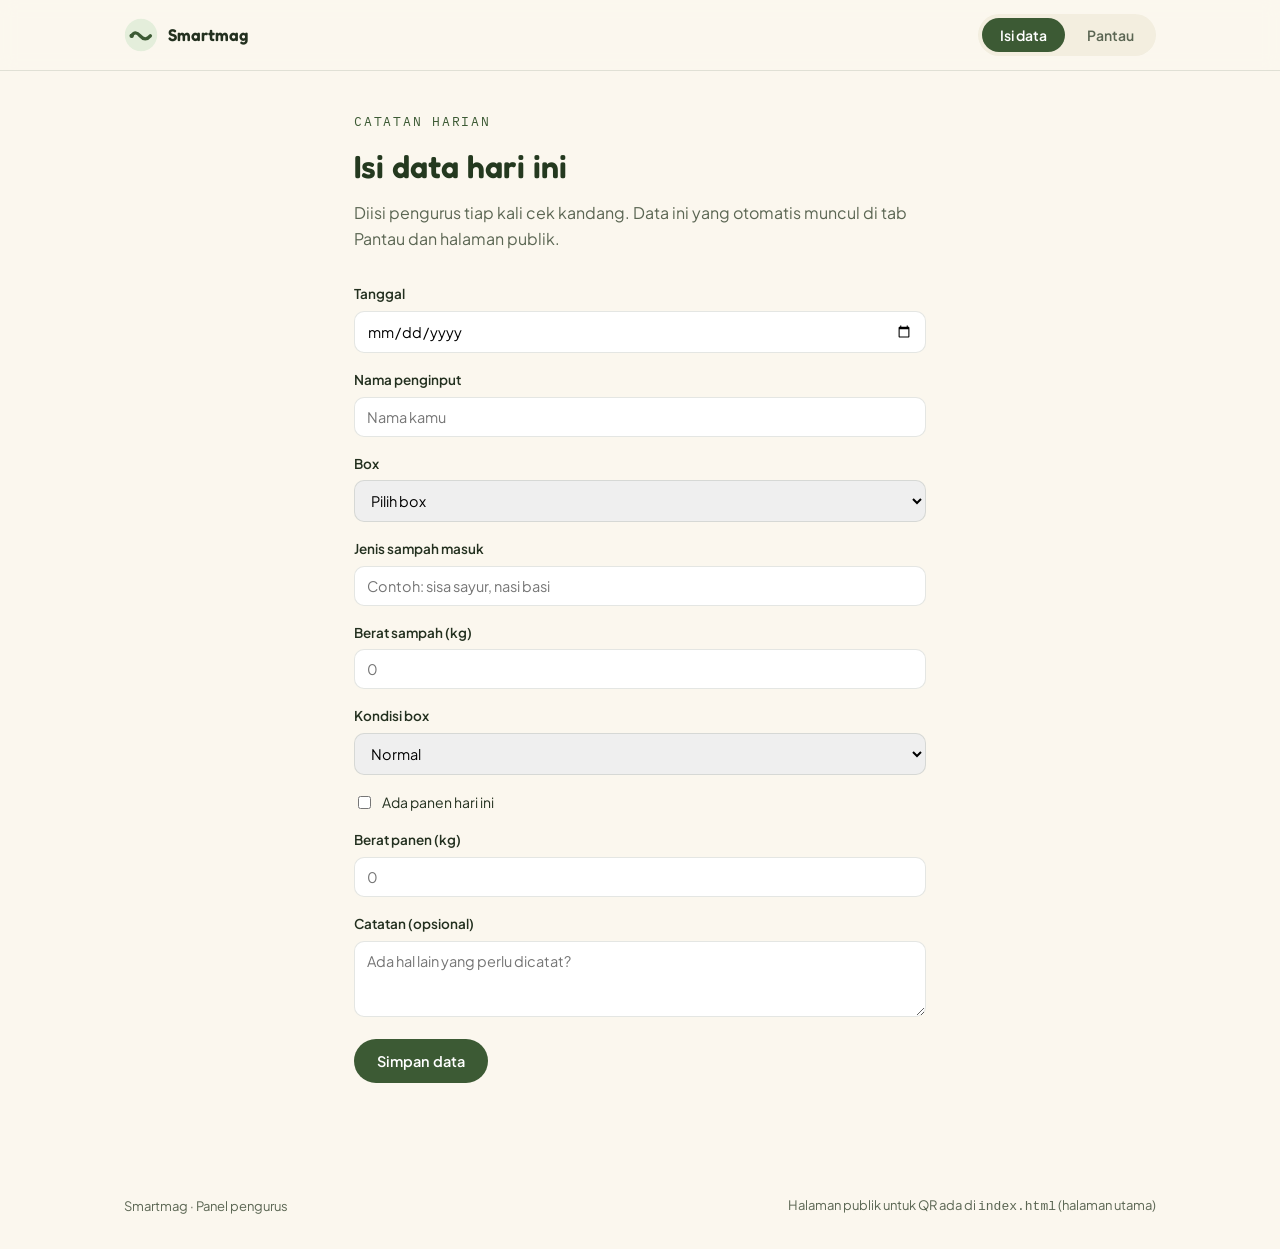
==== admin.html @ 0e7cf561 "Add files via upload" ====
<!DOCTYPE html>
<html lang="id">
<head>
<meta charset="UTF-8">
<meta name="viewport" content="width=device-width, initial-scale=1.0">
<title>Smartmag — Panel Pengurus</title>
<link rel="preconnect" href="https://fonts.googleapis.com">
<link rel="preconnect" href="https://fonts.gstatic.com" crossorigin>
<link href="https://fonts.googleapis.com/css2?family=Fredoka:wght@500;600;700&family=Plus+Jakarta+Sans:wght@400;500;600&family=IBM+Plex+Mono:wght@400;500&display=swap" rel="stylesheet">
<link rel="stylesheet" href="css/style.css">
</head>
<body>

<div class="maggot-splash" id="maggot-splash" aria-hidden="true">
  <svg viewBox="0 0 200 80" width="150" height="60">
    <g class="maggot-crawl">
      <ellipse class="seg seg1" cx="40" cy="45" rx="16" ry="11"/>
      <ellipse class="seg seg2" cx="65" cy="42" rx="15" ry="10.5"/>
      <ellipse class="seg seg3" cx="89" cy="40" rx="14" ry="10"/>
      <ellipse class="seg seg4" cx="111" cy="39" rx="12" ry="9"/>
      <ellipse class="seg seg5" cx="130" cy="38" rx="10" ry="7.5"/>
      <circle class="maggot-eye" cx="136" cy="35" r="1.5"/>
    </g>
  </svg>
  <p class="splash-text">oh my little maggot</p>
</div>

<header class="site-header">
  <div class="wrap">
    <a href="admin.html" class="brand">
      <svg class="brand-mark" viewBox="0 0 40 40" aria-hidden="true">
        <circle cx="20" cy="20" r="19" fill="var(--moss-light)"/>
        <g id="maggot-logo">
          <path d="M9 21 Q13 14 19 21 Q25 28 31 21" fill="none" stroke="var(--moss)" stroke-width="4" stroke-linecap="round"/>
          <circle cx="9" cy="21" r="2.6" fill="var(--moss)"/>
        </g>
      </svg>
      <span class="brand-name">Smartmag</span>
    </a>
    <div class="tabs">
      <button class="tab-btn active" data-tab="panel-isi">Isi data</button>
      <button class="tab-btn" data-tab="panel-pantau">Pantau</button>
    </div>
  </div>
</header>

<div id="panel-isi" class="tab-panel active">
  <section style="padding-top: 40px;">
    <div class="wrap" style="max-width: 620px;">
      <div class="section-head">
        <p class="eyebrow">Catatan harian</p>
        <h2>Isi data hari ini</h2>
        <p class="lede">Diisi pengurus tiap kali cek kandang. Data ini yang otomatis muncul di tab Pantau dan halaman publik.</p>
      </div>

      <form id="form-isi-data" style="display: flex; flex-direction: column; gap: 16px;">
        <div>
          <label for="tanggal" style="display:block; font-size:13.5px; font-weight:600; margin-bottom:6px;">Tanggal</label>
          <input type="date" id="tanggal" name="tanggal" required style="width:100%; padding:10px 12px; border-radius:10px; border:1px solid var(--line); font-family:var(--font-body); font-size:14.5px;">
        </div>

        <div>
          <label for="namaPenginput" style="display:block; font-size:13.5px; font-weight:600; margin-bottom:6px;">Nama penginput</label>
          <input type="text" id="namaPenginput" name="namaPenginput" placeholder="Nama kamu" required style="width:100%; padding:10px 12px; border-radius:10px; border:1px solid var(--line); font-family:var(--font-body); font-size:14.5px;">
        </div>

        <div>
          <label for="box" style="display:block; font-size:13.5px; font-weight:600; margin-bottom:6px;">Box</label>
          <select id="box" name="box" required style="width:100%; padding:10px 12px; border-radius:10px; border:1px solid var(--line); font-family:var(--font-body); font-size:14.5px;">
            <option value="">Pilih box</option>
            <option value="Box A">Box A</option>
            <option value="Box B">Box B</option>
            <option value="Box C">Box C</option>
            <option value="Box D">Box D</option>
          </select>
        </div>

        <div>
          <label for="jenisSampah" style="display:block; font-size:13.5px; font-weight:600; margin-bottom:6px;">Jenis sampah masuk</label>
          <input type="text" id="jenisSampah" name="jenisSampah" placeholder="Contoh: sisa sayur, nasi basi" style="width:100%; padding:10px 12px; border-radius:10px; border:1px solid var(--line); font-family:var(--font-body); font-size:14.5px;">
        </div>

        <div>
          <label for="beratSampah" style="display:block; font-size:13.5px; font-weight:600; margin-bottom:6px;">Berat sampah (kg)</label>
          <input type="number" id="beratSampah" name="beratSampah" step="0.1" min="0" placeholder="0" style="width:100%; padding:10px 12px; border-radius:10px; border:1px solid var(--line); font-family:var(--font-body); font-size:14.5px;">
        </div>

        <div>
          <label for="kondisiBox" style="display:block; font-size:13.5px; font-weight:600; margin-bottom:6px;">Kondisi box</label>
          <select id="kondisiBox" name="kondisiBox" style="width:100%; padding:10px 12px; border-radius:10px; border:1px solid var(--line); font-family:var(--font-body); font-size:14.5px;">
            <option value="Normal">Normal</option>
            <option value="Terlalu basah">Terlalu basah</option>
            <option value="Terlalu kering">Terlalu kering</option>
            <option value="Berbau">Berbau</option>
          </select>
        </div>

        <label style="display:flex; align-items:center; gap:8px; font-size:14px;">
          <input type="checkbox" id="panenHariIni" name="panenHariIni">
          Ada panen hari ini
        </label>

        <div>
          <label for="beratPanen" style="display:block; font-size:13.5px; font-weight:600; margin-bottom:6px;">Berat panen (kg)</label>
          <input type="number" id="beratPanen" name="beratPanen" step="0.1" min="0" placeholder="0" style="width:100%; padding:10px 12px; border-radius:10px; border:1px solid var(--line); font-family:var(--font-body); font-size:14.5px;">
        </div>

        <div>
          <label for="catatan" style="display:block; font-size:13.5px; font-weight:600; margin-bottom:6px;">Catatan (opsional)</label>
          <textarea id="catatan" name="catatan" rows="3" placeholder="Ada hal lain yang perlu dicatat?" style="width:100%; padding:10px 12px; border-radius:10px; border:1px solid var(--line); font-family:var(--font-body); font-size:14.5px; resize:vertical;"></textarea>
        </div>

        <button type="submit" class="btn btn-primary" style="align-self:flex-start;">Simpan data</button>
        <p id="form-status" style="font-size:13.5px; margin:0;"></p>
      </form>
    </div>
  </section>
</div>

<div id="panel-pantau" class="tab-panel">
  <section style="padding-top: 40px;">
    <div class="wrap">
      <div class="section-head">
        <p class="eyebrow">Data hari ini</p>
        <h2>Ringkasan aktivitas</h2>
      </div>
      <div class="kpi-grid">
        <div class="kpi-card">
          <p class="kpi-label">Sampah diolah</p>
          <p class="kpi-value"><span id="kpi-sampah">0</span><span class="unit">kg</span></p>
          <p class="kpi-delta" id="kpi-sampah-delta"></p>
          <button type="button" class="kpi-detail-toggle">Lihat detail<svg width="10" height="10" viewBox="0 0 10 10" aria-hidden="true"><path d="M1 3 L5 7 L9 3" fill="none" stroke="currentColor" stroke-width="1.6" stroke-linecap="round" stroke-linejoin="round"/></svg></button>
          <div class="kpi-detail"><ul id="kpi-detail-sampah"></ul></div>
        </div>
        <div class="kpi-card">
          <p class="kpi-label">Total panen</p>
          <p class="kpi-value"><span id="kpi-panen">0</span><span class="unit">kg</span></p>
          <button type="button" class="kpi-detail-toggle">Lihat detail<svg width="10" height="10" viewBox="0 0 10 10" aria-hidden="true"><path d="M1 3 L5 7 L9 3" fill="none" stroke="currentColor" stroke-width="1.6" stroke-linecap="round" stroke-linejoin="round"/></svg></button>
          <div class="kpi-detail"><ul id="kpi-detail-panen"></ul></div>
        </div>
        <div class="kpi-card">
          <p class="kpi-label">Box berjalan</p>
          <p class="kpi-value"><span id="kpi-box">0</span></p>
          <button type="button" class="kpi-detail-toggle">Lihat detail<svg width="10" height="10" viewBox="0 0 10 10" aria-hidden="true"><path d="M1 3 L5 7 L9 3" fill="none" stroke="currentColor" stroke-width="1.6" stroke-linecap="round" stroke-linejoin="round"/></svg></button>
          <div class="kpi-detail"><ul id="kpi-detail-box"></ul></div>
        </div>
        <div class="kpi-card">
          <p class="kpi-label">Siklus rata-rata</p>
          <p class="kpi-value"><span id="kpi-siklus">0</span><span class="unit">hari</span></p>
          <button type="button" class="kpi-detail-toggle">Lihat detail<svg width="10" height="10" viewBox="0 0 10 10" aria-hidden="true"><path d="M1 3 L5 7 L9 3" fill="none" stroke="currentColor" stroke-width="1.6" stroke-linecap="round" stroke-linejoin="round"/></svg></button>
          <div class="kpi-detail"><ul id="kpi-detail-siklus"></ul></div>
        </div>
      </div>
    </div>
  </section>

  <section>
    <div class="wrap">
      <div class="section-head">
        <p class="eyebrow">Per box</p>
        <h2>Status tiap box</h2>
      </div>
      <div id="box-grid" class="box-grid"></div>
      <div id="jaring-card" class="jaring-card"></div>
    </div>
  </section>

  <section>
    <div class="wrap">
      <div class="trend-head-row">
        <div class="section-head" style="margin-bottom:0;">
          <p class="eyebrow">Tren</p>
          <h2 id="trend-title">Sampah masuk 7 hari terakhir</h2>
        </div>
        <div class="trend-tabs">
          <button type="button" class="trend-tab-btn active" data-range="7h">7 hari</button>
          <button type="button" class="trend-tab-btn" data-range="1b">1 bulan</button>
          <button type="button" class="trend-tab-btn" data-range="3b">3 bulan</button>
        </div>
      </div>
      <div id="trend-chart" class="trend-chart"></div>
    </div>
  </section>
</div>

<footer class="site-footer">
  <div class="wrap">
    <p>Smartmag &middot; Panel pengurus</p>
    <p>Halaman publik untuk QR ada di <code>index.html</code> (halaman utama)</p>
  </div>
</footer>

<script src="js/config.js"></script>
<script src="js/dashboard.js"></script>
<script src="js/form.js"></script>
</body>
</html>
---- css/style.css ----
/* ==========================================================
   SMARTMAG — style.css
   Dipakai bareng oleh index.html (pengurus) dan pantau.html (publik).
   Struktur file ini: 1) Variabel & dasar  2) Tipografi
   3) Layout & komponen  4) Animasi  5) Responsif
   ========================================================== */

/* ---------- 1. Variabel & dasar ---------- */
:root {
  --bg: #FBF7EE;
  --surface: #FFFFFF;
  --surface-soft: #F3EEDF;
  --ink: #23301F;
  --ink-soft: #5B6653;
  --moss: #3C5A34;
  --moss-dark: #24391F;
  --moss-light: #E4EEDB;
  --gold: #D98F2B;
  --gold-light: #FBEBD1;
  --clay: #C1592E;
  --clay-light: #F8E4D8;
  --cream: #F3E9CE;
  --line: rgba(35, 48, 31, 0.12);
  --shadow: 0 10px 30px rgba(35, 48, 31, 0.08);

  --font-display: "Fredoka", sans-serif;
  --font-body: "Plus Jakarta Sans", sans-serif;
  --font-data: "IBM Plex Mono", monospace;

  --radius-lg: 22px;
  --radius-md: 14px;
  --radius-sm: 8px;
}

* { box-sizing: border-box; }

html { scroll-behavior: smooth; }

body {
  margin: 0;
  background: var(--bg);
  color: var(--ink);
  font-family: var(--font-body);
  font-size: 16px;
  line-height: 1.6;
  -webkit-font-smoothing: antialiased;
}

img { max-width: 100%; display: block; }

.wrap { max-width: 1080px; margin: 0 auto; padding: 0 24px; }

section { padding: 64px 0; }
section + section { border-top: 1px solid var(--line); }

/* ---------- 2. Tipografi ---------- */
h1, h2, h3 { font-family: var(--font-display); font-weight: 600; margin: 0; color: var(--moss-dark); }
h1 { font-size: clamp(34px, 6vw, 56px); line-height: 1.05; letter-spacing: -0.01em; }
h2 { font-size: clamp(24px, 4vw, 32px); margin-bottom: 8px; }
h3 { font-size: 18px; }

.eyebrow {
  font-family: var(--font-data);
  font-size: 12.5px;
  text-transform: uppercase;
  letter-spacing: 0.14em;
  color: var(--moss);
  margin: 0 0 10px;
}

.lede { color: var(--ink-soft); font-size: 16px; max-width: 68ch; margin: 0 0 32px; }

.data-number { font-family: var(--font-data); font-weight: 500; }

/* ---------- 3. Layout & komponen ---------- */

.site-header {
  position: sticky;
  top: 0;
  z-index: 20;
  background: rgba(251, 247, 238, 0.88);
  backdrop-filter: blur(8px);
  border-bottom: 1px solid var(--line);
}
.site-header .wrap { display: flex; align-items: center; justify-content: space-between; padding-top: 14px; padding-bottom: 14px; }
.brand { display: flex; align-items: center; gap: 10px; text-decoration: none; color: var(--ink); }
.brand-mark { width: 34px; height: 34px; flex-shrink: 0; }
.brand-name { font-family: var(--font-display); font-weight: 600; font-size: 17px; }

.status-pill {
  display: inline-flex; align-items: center; gap: 7px;
  font-family: var(--font-data); font-size: 12.5px;
  padding: 6px 13px; border-radius: 999px;
  background: var(--moss-light); color: var(--moss-dark);
}
.status-pill .dot { width: 7px; height: 7px; border-radius: 50%; background: var(--moss); }

.tabs { display: flex; gap: 4px; background: var(--surface-soft); padding: 4px; border-radius: 999px; }
.tab-btn {
  font-family: var(--font-body); font-weight: 600; font-size: 14px;
  padding: 8px 18px; border-radius: 999px; border: none;
  background: transparent; color: var(--ink-soft); cursor: pointer;
  transition: background 0.2s, color 0.2s;
}
.tab-btn.active { background: var(--moss); color: #fff; }
.tab-panel { display: none; }
.tab-panel.active { display: block; }

.hero { padding-top: 56px; padding-bottom: 40px; position: relative; overflow: hidden; }
.hero-grid { display: grid; grid-template-columns: 1.1fr 0.9fr; gap: 40px; align-items: center; }
.hero-copy p.lede { margin-top: 16px; }
.hero-stage { position: relative; aspect-ratio: 4/3; background: var(--moss-light); border-radius: var(--radius-lg); overflow: hidden; }
.hero-stage img { width: 100%; height: 100%; object-fit: cover; }
.hero-stage .fallback-illustration { position: absolute; inset: 0; display: flex; align-items: center; justify-content: center; }

.cta-row { display: flex; gap: 12px; margin-top: 8px; flex-wrap: wrap; }
.btn {
  font-family: var(--font-body); font-weight: 600; font-size: 14.5px;
  padding: 12px 22px; border-radius: 999px; border: 1.5px solid transparent;
  cursor: pointer; text-decoration: none; display: inline-flex; align-items: center; gap: 8px;
  transition: transform 0.15s ease, background 0.15s ease;
}
.btn:active { transform: scale(0.97); }
.btn-primary { background: var(--moss); color: #fff; }
.btn-primary:hover { background: var(--moss-dark); }
.btn-ghost { background: transparent; border-color: var(--line); color: var(--ink); }
.btn-ghost:hover { border-color: var(--moss); }

.kpi-grid { display: grid; grid-template-columns: repeat(4, 1fr); gap: 14px; align-items: start; }
.kpi-card { background: var(--surface); border: 1px solid var(--line); border-radius: var(--radius-md); padding: 20px 22px; }
.kpi-card .kpi-label { font-size: 13px; color: var(--ink-soft); margin-bottom: 8px; }
.kpi-card .kpi-value { font-family: var(--font-data); font-size: 30px; font-weight: 500; color: var(--moss-dark); }
.kpi-card .kpi-value .unit { font-size: 15px; color: var(--ink-soft); margin-left: 3px; }
.kpi-delta { font-size: 12px; color: var(--ink-soft); margin: 6px 0 0; min-height: 15px; }
.kpi-delta.up { color: #2F6B3A; }
.kpi-delta.down { color: #8A3A1B; }
.kpi-detail-toggle {
  display: inline-flex; align-items: center; gap: 5px; margin-top: 12px;
  font-family: var(--font-body); font-weight: 600; font-size: 12px;
  color: var(--moss); background: none; border: none; padding: 0; cursor: pointer;
}
.kpi-detail-toggle svg { transition: transform 0.2s ease; flex-shrink: 0; }
.kpi-card.expanded .kpi-detail-toggle svg { transform: rotate(180deg); }
.kpi-detail { max-height: 0; overflow: hidden; opacity: 0; transition: max-height 0.35s ease, opacity 0.3s ease; }
.kpi-card.expanded .kpi-detail { max-height: 220px; opacity: 1; margin-top: 12px; }
.kpi-detail ul { margin: 0; padding: 0; list-style: none; display: flex; flex-direction: column; }
.kpi-detail li { font-size: 12.5px; color: var(--ink-soft); padding: 9px 0; border-top: 1px solid var(--line); }
.kpi-detail li:first-child { border-top: none; padding-top: 0; }
.kpi-detail li strong { color: var(--ink); font-weight: 600; }

.box-grid { display: grid; grid-template-columns: repeat(auto-fit, minmax(230px, 1fr)); gap: 16px; }
.box-card { background: var(--surface); border: 1px solid var(--line); border-radius: var(--radius-md); padding: 18px 20px; transition: transform 0.2s ease, box-shadow 0.2s ease; }
.box-card:hover { transform: translateY(-3px); box-shadow: var(--shadow); }
.box-card-top { display: flex; align-items: center; justify-content: space-between; margin-bottom: 10px; gap: 10px; }
.box-id { display: flex; align-items: center; gap: 9px; min-width: 0; }
.fase-icon { width: 28px; height: 28px; border-radius: 50%; display: flex; align-items: center; justify-content: center; flex-shrink: 0; }
.fase-icon.telur { background: var(--gold-light); }
.fase-icon.larva { background: var(--moss-light); }
.fase-icon.besar { background: var(--gold-light); }
.fase-icon.siap { background: var(--clay-light); }
.box-name { font-family: var(--font-display); font-weight: 600; font-size: 16px; }
.box-badge { font-size: 12px; font-weight: 600; padding: 4px 11px; border-radius: 999px; white-space: nowrap; }
.box-badge.tumbuh { background: var(--moss-light); color: var(--moss-dark); }
.box-badge.menjelang { background: var(--gold-light); color: #7A4E13; }
.box-badge.siap { background: var(--clay-light); color: #8A3A1B; }
.box-fase-text { font-size: 12px; color: var(--ink-soft); margin: 0 0 12px; }

.jaring-card {
  margin-top: 18px; background: linear-gradient(135deg, var(--gold-light), var(--clay-light));
  border: 1px solid var(--line); border-radius: var(--radius-md);
  padding: 20px 22px; display: grid; grid-template-columns: auto 1fr auto; gap: 18px; align-items: center;
}
.jaring-icon { width: 52px; height: 52px; border-radius: 50%; background: var(--surface); display: flex; align-items: center; justify-content: center; flex-shrink: 0; }
.jaring-info h3 { font-size: 16px; margin-bottom: 4px; }
.jaring-info p { margin: 0 0 4px; font-size: 13px; color: var(--ink-soft); }
.jaring-info p:last-child { margin-bottom: 0; max-width: 46ch; }
.jaring-stats { display: flex; gap: 22px; }
.jaring-stat { text-align: right; }
.jaring-stat .val { font-family: var(--font-data); font-size: 19px; font-weight: 500; color: var(--moss-dark); display: block; white-space: nowrap; }
.jaring-stat .lbl { font-size: 11px; color: var(--ink-soft); }
@media (max-width: 700px) {
  .jaring-card { grid-template-columns: 1fr; text-align: left; }
  .jaring-stats { justify-content: flex-start; }
  .jaring-stat { text-align: left; }
}

.progress-track { height: 8px; background: var(--surface-soft); border-radius: 999px; overflow: hidden; margin-bottom: 10px; }
.progress-fill { height: 100%; border-radius: 999px; width: 0%; transition: width 1s cubic-bezier(0.22, 1, 0.36, 1); }
.progress-fill.tumbuh { background: var(--moss); }
.progress-fill.menjelang { background: var(--gold); }
.progress-fill.siap { background: var(--clay); }

.box-meta { display: flex; align-items: center; justify-content: space-between; font-size: 12.5px; color: var(--ink-soft); }

.trend-head-row { display: flex; align-items: flex-end; justify-content: space-between; flex-wrap: wrap; gap: 14px; margin-bottom: 28px; }
.trend-tabs { display: flex; gap: 4px; background: var(--surface-soft); padding: 4px; border-radius: 999px; }
.trend-tab-btn {
  font-family: var(--font-body); font-weight: 600; font-size: 13px;
  padding: 7px 15px; border-radius: 999px; border: none;
  background: transparent; color: var(--ink-soft); cursor: pointer;
  transition: background 0.2s, color 0.2s;
}
.trend-tab-btn.active { background: var(--moss); color: #fff; }

.trend-chart { display: flex; align-items: flex-end; gap: 10px; height: 160px; padding: 0 4px; }
.trend-col { flex: 1; display: flex; flex-direction: column; align-items: center; justify-content: flex-end; height: 100%; gap: 8px; }
.trend-bar { width: 100%; max-width: 38px; height: 0; background: var(--moss); border-radius: 6px 6px 0 0; transition: height 1s cubic-bezier(0.22, 1, 0.36, 1); }
.trend-bar.today { background: var(--gold); }
.trend-label-day { font-size: 12.5px; color: var(--ink-soft); text-align: center; }
.trend-label-val { font-family: var(--font-data); font-size: 12.5px; color: var(--ink); }

.info-grid { display: grid; grid-template-columns: repeat(auto-fit, minmax(220px, 1fr)); gap: 14px; }
.info-card { background: var(--surface); border: 1px solid var(--line); border-radius: var(--radius-md); padding: 20px; }
.info-card .icon-mark { width: 38px; height: 38px; border-radius: 10px; background: var(--moss-light); display: flex; align-items: center; justify-content: center; margin-bottom: 14px; }
.info-card p { font-size: 14px; margin: 0; color: var(--ink-soft); }

.siklus-cycle-badge {
  display: inline-flex;
  align-items: center;
  gap: 8px;
  margin: 14px 0 30px;
  padding: 7px 14px 7px 10px;
  border-radius: 999px;
  background: var(--gold-light);
  color: var(--moss-dark);
  font-family: var(--font-data);
  font-size: 12.5px;
  font-weight: 500;
}
.siklus-cycle-badge svg { animation: cycle-spin 3.5s linear infinite; flex-shrink: 0; }
@keyframes cycle-spin {
  100% { transform: rotate(360deg); }
}

.siklus-flow {
  display: grid;
  grid-template-columns: repeat(auto-fit, minmax(128px, 1fr));
  gap: 34px 18px;
  width: 100%;
  max-width: 880px;
}
.siklus-step { text-align: center; cursor: pointer; border-radius: var(--radius-md); transition: transform 0.2s ease; padding: 6px; }
.siklus-step:hover { transform: translateY(-3px); }
.siklus-step:hover .siklus-img { border-color: var(--gold); }
.siklus-step:focus-visible { outline: 2px solid var(--moss); outline-offset: 5px; }
.siklus-img {
  width: clamp(72px, 11vw, 108px);
  aspect-ratio: 1;
  border-radius: 50%;
  overflow: hidden;
  margin: 0 auto 12px;
  background: var(--surface-soft);
  position: relative;
  border: 3px solid var(--surface);
  box-shadow: var(--shadow);
  transition: border-color 0.2s ease;
}
.siklus-img img { width: 100%; height: 100%; object-fit: cover; }
.siklus-img .fallback-illustration { position: absolute; inset: 0; display: flex; align-items: center; justify-content: center; }
.siklus-step-num {
  position: absolute;
  top: -2px;
  left: -2px;
  width: 22px;
  height: 22px;
  border-radius: 50%;
  background: var(--moss);
  color: var(--surface);
  font-family: var(--font-data);
  font-size: 11.5px;
  font-weight: 500;
  display: flex;
  align-items: center;
  justify-content: center;
  border: 2px solid var(--surface);
  z-index: 1;
}
.siklus-step .stage-name { font-family: var(--font-display); font-weight: 600; font-size: 15px; margin-bottom: 2px; }
.siklus-step .stage-day { font-family: var(--font-data); font-size: 12.5px; color: var(--ink-soft); }
.siklus-detail-link { display: inline-flex; align-items: center; gap: 4px; margin-top: 8px; font-size: 12.5px; font-weight: 600; color: var(--moss); }
.siklus-detail-link svg { width: 11px; height: 11px; flex-shrink: 0; }

.siklus-note { margin: 22px 0 0; font-size: 13.5px; color: var(--ink-soft); }
.siklus-note strong { color: var(--ink); }

/* ---------- Modal detail siklus ---------- */
.modal-overlay {
  position: fixed; inset: 0; z-index: 100; padding: 24px;
  background: rgba(35, 48, 31, 0.55); backdrop-filter: blur(2px);
  display: flex; align-items: center; justify-content: center;
  opacity: 0; pointer-events: none; transition: opacity 0.25s ease;
}
.modal-overlay.open { opacity: 1; pointer-events: auto; }
.modal-panel {
  background: var(--surface); border-radius: var(--radius-lg); box-shadow: var(--shadow);
  max-width: 480px; width: 100%; max-height: 86vh; overflow-y: auto; padding: 30px;
  position: relative; transform: translateY(14px) scale(0.98); transition: transform 0.25s ease;
}
.modal-overlay.open .modal-panel { transform: translateY(0) scale(1); }
.modal-close {
  position: absolute; top: 16px; right: 16px; width: 32px; height: 32px; border-radius: 50%;
  border: none; background: var(--surface-soft); color: var(--ink);
  display: flex; align-items: center; justify-content: center; cursor: pointer;
}
.modal-close:hover { background: var(--line); }
.modal-stage-img { width: 64px; height: 64px; border-radius: 16px; background: var(--surface-soft); display: flex; align-items: center; justify-content: center; margin-bottom: 16px; }
.modal-stage-day { font-family: var(--font-data); font-size: 12.5px; color: var(--ink-soft); margin: 0 0 4px; }
.modal-stage-title { font-size: 22px; margin-bottom: 16px; }
.modal-section-label { font-family: var(--font-data); font-size: 11.5px; text-transform: uppercase; letter-spacing: 0.1em; color: var(--moss); margin: 18px 0 8px; }
.modal-panel ul { margin: 0; padding-left: 18px; font-size: 14px; color: var(--ink-soft); display: flex; flex-direction: column; gap: 6px; }

.cocok-grid { display: grid; grid-template-columns: 1fr 1fr; gap: 16px; }
.cocok-card { border-radius: var(--radius-md); padding: 22px; }
.cocok-card.yes { background: var(--moss-light); }
.cocok-card.no { background: var(--clay-light); }
.cocok-card h3 { display: flex; align-items: center; gap: 8px; margin-bottom: 14px; }
.cocok-card.yes h3 { color: var(--moss-dark); }
.cocok-card.no h3 { color: #8A3A1B; }
.cocok-card ul { margin: 0; padding-left: 20px; font-size: 14.5px; }
.cocok-card.yes ul { color: #2F4A28; }
.cocok-card.no ul { color: #7A3116; }
.cocok-card li { margin-bottom: 6px; }

.site-footer { padding: 32px 0; }
.site-footer .wrap { display: flex; align-items: center; justify-content: space-between; flex-wrap: wrap; gap: 10px; }
.site-footer p { font-size: 13px; color: var(--ink-soft); margin: 0; }

.section-head { margin-bottom: 28px; }

.reveal { opacity: 0; transform: translateY(18px); transition: opacity 0.6s ease, transform 0.6s ease; }
.reveal.is-visible { opacity: 1; transform: translateY(0); }

/* ---------- 4. Animasi ---------- */
#maggot-logo path {
  transform-origin: 20px 21px;
  animation: wiggle 2.6s ease-in-out infinite;
}
.maggot-splash {
  position: fixed;
  inset: 0;
  z-index: 9999;
  display: flex;
  flex-direction: column;
  align-items: center;
  justify-content: center;
  gap: 16px;
  background: var(--bg);
  animation: splash-out 2.3s ease forwards;
}
.maggot-splash .seg {
  fill: var(--cream);
  stroke: var(--moss-dark);
  stroke-width: 2;
  transform-origin: center;
  animation: maggot-inch 0.85s ease-in-out infinite;
}
.maggot-splash .seg1 { animation-delay: 0s; }
.maggot-splash .seg2 { animation-delay: 0.08s; }
.maggot-splash .seg3 { animation-delay: 0.16s; }
.maggot-splash .seg4 { animation-delay: 0.24s; }
.maggot-splash .seg5 { animation-delay: 0.32s; }
.maggot-splash .maggot-eye { fill: var(--moss-dark); }
.maggot-splash .maggot-crawl {
  animation: maggot-drift 1.8s ease-in-out infinite;
  transform-origin: center;
}
.maggot-splash .splash-text {
  font-family: var(--font-display);
  font-weight: 600;
  font-size: 1.3rem;
  color: var(--moss-dark);
  opacity: 0;
  animation: splash-text-pop 0.5s ease 0.35s forwards;
}
@keyframes maggot-inch {
  0%, 100% { transform: scaleX(1); }
  50% { transform: scaleX(0.8); }
}
@keyframes maggot-drift {
  0%, 100% { transform: translateX(-10px) rotate(-1deg); }
  50% { transform: translateX(10px) rotate(1deg); }
}
@keyframes splash-text-pop {
  0% { opacity: 0; transform: translateY(6px); }
  100% { opacity: 1; transform: translateY(0); }
}
@keyframes splash-out {
  0%, 62% { opacity: 1; visibility: visible; pointer-events: auto; }
  100% { opacity: 0; visibility: hidden; pointer-events: none; }
}
@media (prefers-reduced-motion: reduce) {
  .maggot-splash, .maggot-splash .seg, .maggot-splash .maggot-crawl, .maggot-splash .splash-text {
    animation-duration: 0.01ms !important;
    animation-iteration-count: 1 !important;
  }
}

@keyframes wiggle {
  0%, 100% { transform: scaleX(1); }
  50% { transform: scaleX(0.9); }
}

@media (prefers-reduced-motion: reduce) {
  .reveal { transition: none; opacity: 1; transform: none; }
  .progress-fill, .trend-bar { transition: none; }
  .siklus-cycle-badge svg { animation: none; }
  .modal-overlay, .modal-panel { transition: none; }
  html { scroll-behavior: auto; }
}

@media (max-width: 860px) {
  .hero-grid { grid-template-columns: 1fr; }
  .hero-stage { order: -1; aspect-ratio: 16/10; }
  .kpi-grid { grid-template-columns: repeat(2, 1fr); }
  .cocok-grid { grid-template-columns: 1fr; }
}

@media (max-width: 560px) {
  section { padding: 44px 0; }
  .wrap { padding: 0 18px; }
  .kpi-grid { grid-template-columns: 1fr 1fr; gap: 10px; }
  .kpi-card { padding: 16px; }
  .kpi-card .kpi-value { font-size: 24px; }
  .tabs { width: 100%; }
  .tab-btn { flex: 1; text-align: center; padding: 9px 10px; }
  .site-header .wrap { flex-wrap: wrap; gap: 10px; }
  .siklus-flow { gap: 26px 12px; }
  .trend-tabs { width: 100%; }
  .trend-tab-btn { flex: 1; text-align: center; }
}
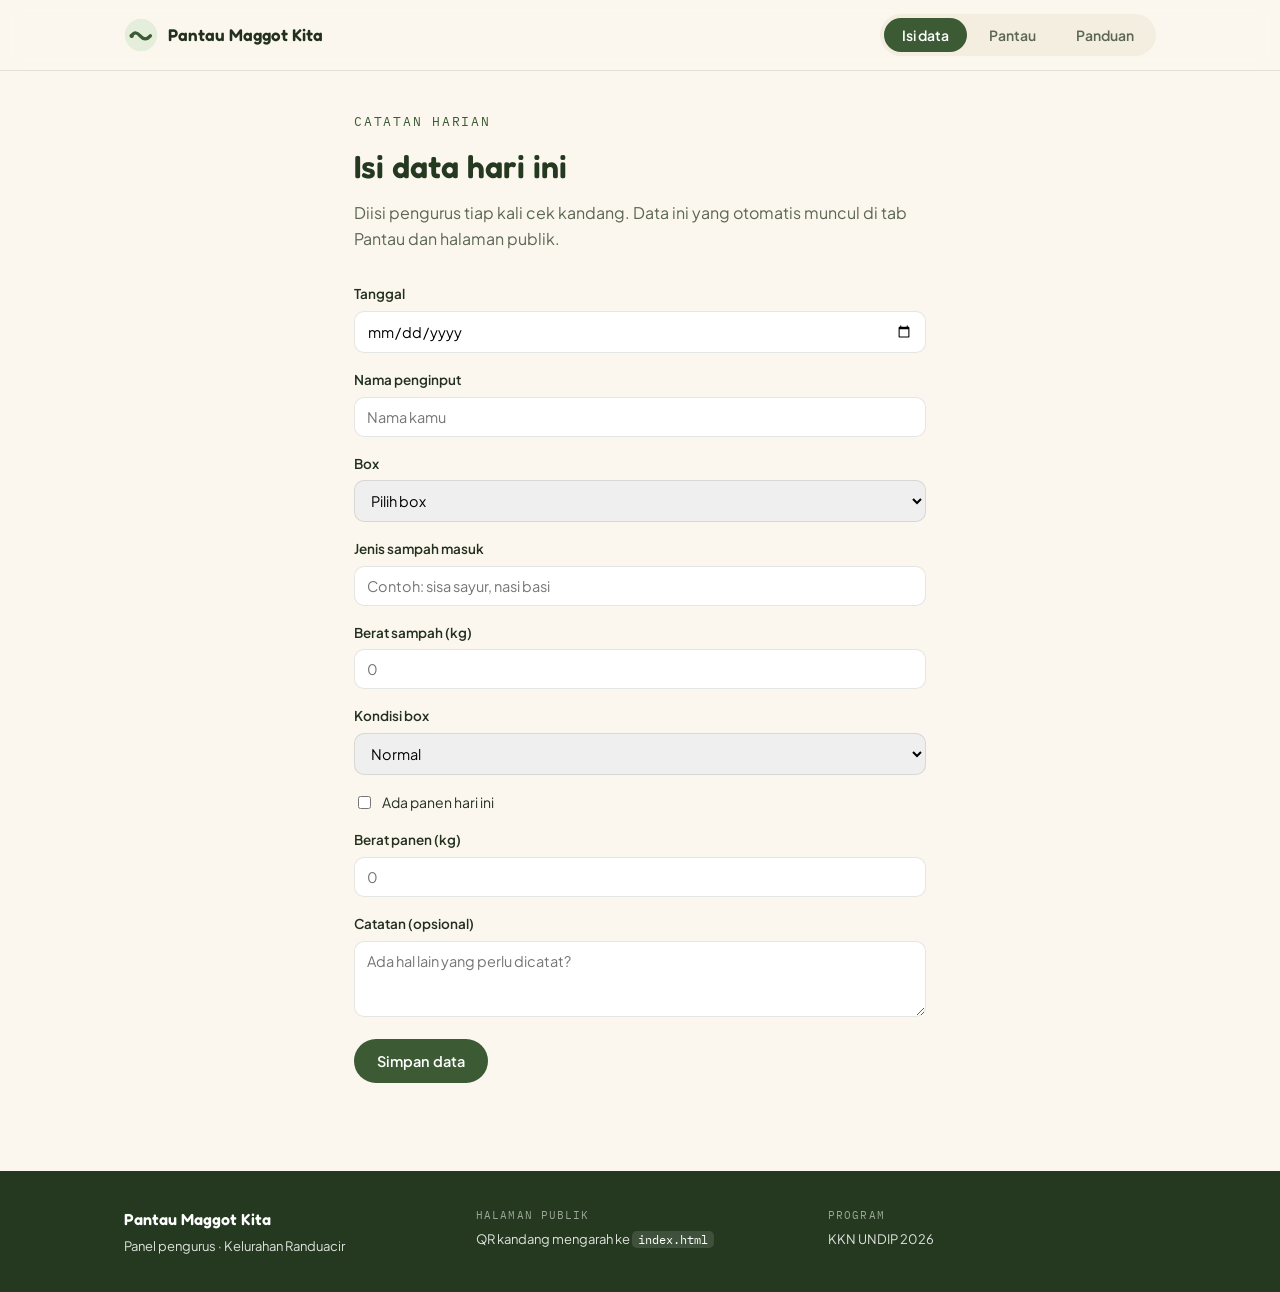
==== commit e81cf60a: "Add files via upload" ====
--- a/admin.html
+++ b/admin.html
@@ -1,197 +1,254 @@
-<!DOCTYPE html>
-<html lang="id">
-<head>
-<meta charset="UTF-8">
-<meta name="viewport" content="width=device-width, initial-scale=1.0">
-<title>Smartmag — Panel Pengurus</title>
-<link rel="preconnect" href="https://fonts.googleapis.com">
-<link rel="preconnect" href="https://fonts.gstatic.com" crossorigin>
-<link href="https://fonts.googleapis.com/css2?family=Fredoka:wght@500;600;700&family=Plus+Jakarta+Sans:wght@400;500;600&family=IBM+Plex+Mono:wght@400;500&display=swap" rel="stylesheet">
-<link rel="stylesheet" href="css/style.css">
-</head>
-<body>
-
-<div class="maggot-splash" id="maggot-splash" aria-hidden="true">
-  <svg viewBox="0 0 200 80" width="150" height="60">
-    <g class="maggot-crawl">
-      <ellipse class="seg seg1" cx="40" cy="45" rx="16" ry="11"/>
-      <ellipse class="seg seg2" cx="65" cy="42" rx="15" ry="10.5"/>
-      <ellipse class="seg seg3" cx="89" cy="40" rx="14" ry="10"/>
-      <ellipse class="seg seg4" cx="111" cy="39" rx="12" ry="9"/>
-      <ellipse class="seg seg5" cx="130" cy="38" rx="10" ry="7.5"/>
-      <circle class="maggot-eye" cx="136" cy="35" r="1.5"/>
-    </g>
-  </svg>
-  <p class="splash-text">oh my little maggot</p>
-</div>
-
-<header class="site-header">
-  <div class="wrap">
-    <a href="admin.html" class="brand">
-      <svg class="brand-mark" viewBox="0 0 40 40" aria-hidden="true">
-        <circle cx="20" cy="20" r="19" fill="var(--moss-light)"/>
-        <g id="maggot-logo">
-          <path d="M9 21 Q13 14 19 21 Q25 28 31 21" fill="none" stroke="var(--moss)" stroke-width="4" stroke-linecap="round"/>
-          <circle cx="9" cy="21" r="2.6" fill="var(--moss)"/>
-        </g>
-      </svg>
-      <span class="brand-name">Smartmag</span>
-    </a>
-    <div class="tabs">
-      <button class="tab-btn active" data-tab="panel-isi">Isi data</button>
-      <button class="tab-btn" data-tab="panel-pantau">Pantau</button>
-    </div>
-  </div>
-</header>
-
-<div id="panel-isi" class="tab-panel active">
-  <section style="padding-top: 40px;">
-    <div class="wrap" style="max-width: 620px;">
-      <div class="section-head">
-        <p class="eyebrow">Catatan harian</p>
-        <h2>Isi data hari ini</h2>
-        <p class="lede">Diisi pengurus tiap kali cek kandang. Data ini yang otomatis muncul di tab Pantau dan halaman publik.</p>
-      </div>
-
-      <form id="form-isi-data" style="display: flex; flex-direction: column; gap: 16px;">
-        <div>
-          <label for="tanggal" style="display:block; font-size:13.5px; font-weight:600; margin-bottom:6px;">Tanggal</label>
-          <input type="date" id="tanggal" name="tanggal" required style="width:100%; padding:10px 12px; border-radius:10px; border:1px solid var(--line); font-family:var(--font-body); font-size:14.5px;">
-        </div>
-
-        <div>
-          <label for="namaPenginput" style="display:block; font-size:13.5px; font-weight:600; margin-bottom:6px;">Nama penginput</label>
-          <input type="text" id="namaPenginput" name="namaPenginput" placeholder="Nama kamu" required style="width:100%; padding:10px 12px; border-radius:10px; border:1px solid var(--line); font-family:var(--font-body); font-size:14.5px;">
-        </div>
-
-        <div>
-          <label for="box" style="display:block; font-size:13.5px; font-weight:600; margin-bottom:6px;">Box</label>
-          <select id="box" name="box" required style="width:100%; padding:10px 12px; border-radius:10px; border:1px solid var(--line); font-family:var(--font-body); font-size:14.5px;">
-            <option value="">Pilih box</option>
-            <option value="Box A">Box A</option>
-            <option value="Box B">Box B</option>
-            <option value="Box C">Box C</option>
-            <option value="Box D">Box D</option>
-          </select>
-        </div>
-
-        <div>
-          <label for="jenisSampah" style="display:block; font-size:13.5px; font-weight:600; margin-bottom:6px;">Jenis sampah masuk</label>
-          <input type="text" id="jenisSampah" name="jenisSampah" placeholder="Contoh: sisa sayur, nasi basi" style="width:100%; padding:10px 12px; border-radius:10px; border:1px solid var(--line); font-family:var(--font-body); font-size:14.5px;">
-        </div>
-
-        <div>
-          <label for="beratSampah" style="display:block; font-size:13.5px; font-weight:600; margin-bottom:6px;">Berat sampah (kg)</label>
-          <input type="number" id="beratSampah" name="beratSampah" step="0.1" min="0" placeholder="0" style="width:100%; padding:10px 12px; border-radius:10px; border:1px solid var(--line); font-family:var(--font-body); font-size:14.5px;">
-        </div>
-
-        <div>
-          <label for="kondisiBox" style="display:block; font-size:13.5px; font-weight:600; margin-bottom:6px;">Kondisi box</label>
-          <select id="kondisiBox" name="kondisiBox" style="width:100%; padding:10px 12px; border-radius:10px; border:1px solid var(--line); font-family:var(--font-body); font-size:14.5px;">
-            <option value="Normal">Normal</option>
-            <option value="Terlalu basah">Terlalu basah</option>
-            <option value="Terlalu kering">Terlalu kering</option>
-            <option value="Berbau">Berbau</option>
-          </select>
-        </div>
-
-        <label style="display:flex; align-items:center; gap:8px; font-size:14px;">
-          <input type="checkbox" id="panenHariIni" name="panenHariIni">
-          Ada panen hari ini
-        </label>
-
-        <div>
-          <label for="beratPanen" style="display:block; font-size:13.5px; font-weight:600; margin-bottom:6px;">Berat panen (kg)</label>
-          <input type="number" id="beratPanen" name="beratPanen" step="0.1" min="0" placeholder="0" style="width:100%; padding:10px 12px; border-radius:10px; border:1px solid var(--line); font-family:var(--font-body); font-size:14.5px;">
-        </div>
-
-        <div>
-          <label for="catatan" style="display:block; font-size:13.5px; font-weight:600; margin-bottom:6px;">Catatan (opsional)</label>
-          <textarea id="catatan" name="catatan" rows="3" placeholder="Ada hal lain yang perlu dicatat?" style="width:100%; padding:10px 12px; border-radius:10px; border:1px solid var(--line); font-family:var(--font-body); font-size:14.5px; resize:vertical;"></textarea>
-        </div>
-
-        <button type="submit" class="btn btn-primary" style="align-self:flex-start;">Simpan data</button>
-        <p id="form-status" style="font-size:13.5px; margin:0;"></p>
-      </form>
-    </div>
-  </section>
-</div>
-
-<div id="panel-pantau" class="tab-panel">
-  <section style="padding-top: 40px;">
-    <div class="wrap">
-      <div class="section-head">
-        <p class="eyebrow">Data hari ini</p>
-        <h2>Ringkasan aktivitas</h2>
-      </div>
-      <div class="kpi-grid">
-        <div class="kpi-card">
-          <p class="kpi-label">Sampah diolah</p>
-          <p class="kpi-value"><span id="kpi-sampah">0</span><span class="unit">kg</span></p>
-          <p class="kpi-delta" id="kpi-sampah-delta"></p>
-          <button type="button" class="kpi-detail-toggle">Lihat detail<svg width="10" height="10" viewBox="0 0 10 10" aria-hidden="true"><path d="M1 3 L5 7 L9 3" fill="none" stroke="currentColor" stroke-width="1.6" stroke-linecap="round" stroke-linejoin="round"/></svg></button>
-          <div class="kpi-detail"><ul id="kpi-detail-sampah"></ul></div>
-        </div>
-        <div class="kpi-card">
-          <p class="kpi-label">Total panen</p>
-          <p class="kpi-value"><span id="kpi-panen">0</span><span class="unit">kg</span></p>
-          <button type="button" class="kpi-detail-toggle">Lihat detail<svg width="10" height="10" viewBox="0 0 10 10" aria-hidden="true"><path d="M1 3 L5 7 L9 3" fill="none" stroke="currentColor" stroke-width="1.6" stroke-linecap="round" stroke-linejoin="round"/></svg></button>
-          <div class="kpi-detail"><ul id="kpi-detail-panen"></ul></div>
-        </div>
-        <div class="kpi-card">
-          <p class="kpi-label">Box berjalan</p>
-          <p class="kpi-value"><span id="kpi-box">0</span></p>
-          <button type="button" class="kpi-detail-toggle">Lihat detail<svg width="10" height="10" viewBox="0 0 10 10" aria-hidden="true"><path d="M1 3 L5 7 L9 3" fill="none" stroke="currentColor" stroke-width="1.6" stroke-linecap="round" stroke-linejoin="round"/></svg></button>
-          <div class="kpi-detail"><ul id="kpi-detail-box"></ul></div>
-        </div>
-        <div class="kpi-card">
-          <p class="kpi-label">Siklus rata-rata</p>
-          <p class="kpi-value"><span id="kpi-siklus">0</span><span class="unit">hari</span></p>
-          <button type="button" class="kpi-detail-toggle">Lihat detail<svg width="10" height="10" viewBox="0 0 10 10" aria-hidden="true"><path d="M1 3 L5 7 L9 3" fill="none" stroke="currentColor" stroke-width="1.6" stroke-linecap="round" stroke-linejoin="round"/></svg></button>
-          <div class="kpi-detail"><ul id="kpi-detail-siklus"></ul></div>
-        </div>
-      </div>
-    </div>
-  </section>
-
-  <section>
-    <div class="wrap">
-      <div class="section-head">
-        <p class="eyebrow">Per box</p>
-        <h2>Status tiap box</h2>
-      </div>
-      <div id="box-grid" class="box-grid"></div>
-      <div id="jaring-card" class="jaring-card"></div>
-    </div>
-  </section>
-
-  <section>
-    <div class="wrap">
-      <div class="trend-head-row">
-        <div class="section-head" style="margin-bottom:0;">
-          <p class="eyebrow">Tren</p>
-          <h2 id="trend-title">Sampah masuk 7 hari terakhir</h2>
-        </div>
-        <div class="trend-tabs">
-          <button type="button" class="trend-tab-btn active" data-range="7h">7 hari</button>
-          <button type="button" class="trend-tab-btn" data-range="1b">1 bulan</button>
-          <button type="button" class="trend-tab-btn" data-range="3b">3 bulan</button>
-        </div>
-      </div>
-      <div id="trend-chart" class="trend-chart"></div>
-    </div>
-  </section>
-</div>
-
-<footer class="site-footer">
-  <div class="wrap">
-    <p>Smartmag &middot; Panel pengurus</p>
-    <p>Halaman publik untuk QR ada di <code>index.html</code> (halaman utama)</p>
-  </div>
-</footer>
-
-<script src="js/config.js"></script>
-<script src="js/dashboard.js"></script>
-<script src="js/form.js"></script>
-</body>
-</html>
+<!DOCTYPE html>
+<html lang="id">
+<head>
+<meta charset="UTF-8">
+<meta name="viewport" content="width=device-width, initial-scale=1.0">
+<title>Pantau Maggot Kita — Panel Pengurus</title>
+<link rel="preconnect" href="https://fonts.googleapis.com">
+<link rel="preconnect" href="https://fonts.gstatic.com" crossorigin>
+<link href="https://fonts.googleapis.com/css2?family=Fredoka:wght@500;600;700&family=Plus+Jakarta+Sans:wght@400;500;600&family=IBM+Plex+Mono:wght@400;500&display=swap" rel="stylesheet">
+<link rel="stylesheet" href="css/style.css">
+</head>
+<body>
+
+<div class="maggot-splash" id="maggot-splash" aria-hidden="true">
+  <svg viewBox="0 0 200 80" width="150" height="60">
+    <g class="maggot-crawl">
+      <ellipse class="seg seg1" cx="40" cy="45" rx="16" ry="11"/>
+      <ellipse class="seg seg2" cx="65" cy="42" rx="15" ry="10.5"/>
+      <ellipse class="seg seg3" cx="89" cy="40" rx="14" ry="10"/>
+      <ellipse class="seg seg4" cx="111" cy="39" rx="12" ry="9"/>
+      <ellipse class="seg seg5" cx="130" cy="38" rx="10" ry="7.5"/>
+      <circle class="maggot-eye" cx="136" cy="35" r="1.5"/>
+    </g>
+  </svg>
+  <p class="splash-text">oh my little maggot</p>
+</div>
+
+<header class="site-header">
+  <div class="wrap">
+    <a href="admin.html" class="brand">
+      <svg class="brand-mark" viewBox="0 0 40 40" aria-hidden="true">
+        <circle cx="20" cy="20" r="19" fill="var(--moss-light)"/>
+        <g id="maggot-logo">
+          <path d="M9 21 Q13 14 19 21 Q25 28 31 21" fill="none" stroke="var(--moss)" stroke-width="4" stroke-linecap="round"/>
+          <circle cx="9" cy="21" r="2.6" fill="var(--moss)"/>
+        </g>
+      </svg>
+      <span class="brand-name">Pantau Maggot Kita</span>
+    </a>
+    <div class="tabs">
+      <button class="tab-btn active" data-tab="panel-isi">Isi data</button>
+      <button class="tab-btn" data-tab="panel-pantau">Pantau</button>
+      <button class="tab-btn" data-tab="panel-panduan">Panduan</button>
+    </div>
+  </div>
+</header>
+
+<div id="panel-isi" class="tab-panel active">
+  <section style="padding-top: 40px;">
+    <div class="wrap" style="max-width: 620px;">
+      <div class="section-head">
+        <p class="eyebrow">Catatan harian</p>
+        <h2>Isi data hari ini</h2>
+        <p class="lede">Diisi pengurus tiap kali cek kandang. Data ini yang otomatis muncul di tab Pantau dan halaman publik.</p>
+      </div>
+
+      <form id="form-isi-data" style="display: flex; flex-direction: column; gap: 16px;">
+        <div>
+          <label for="tanggal" style="display:block; font-size:13.5px; font-weight:600; margin-bottom:6px;">Tanggal</label>
+          <input type="date" id="tanggal" name="tanggal" required style="width:100%; padding:10px 12px; border-radius:10px; border:1px solid var(--line); font-family:var(--font-body); font-size:14.5px;">
+        </div>
+
+        <div>
+          <label for="namaPenginput" style="display:block; font-size:13.5px; font-weight:600; margin-bottom:6px;">Nama penginput</label>
+          <input type="text" id="namaPenginput" name="namaPenginput" placeholder="Nama kamu" required style="width:100%; padding:10px 12px; border-radius:10px; border:1px solid var(--line); font-family:var(--font-body); font-size:14.5px;">
+        </div>
+
+        <div>
+          <label for="box" style="display:block; font-size:13.5px; font-weight:600; margin-bottom:6px;">Box</label>
+          <select id="box" name="box" required style="width:100%; padding:10px 12px; border-radius:10px; border:1px solid var(--line); font-family:var(--font-body); font-size:14.5px;">
+            <option value="">Pilih box</option>
+            <option value="Box A">Box A</option>
+            <option value="Box B">Box B</option>
+            <option value="Box C">Box C</option>
+            <option value="Box D">Box D</option>
+          </select>
+        </div>
+
+        <div>
+          <label for="jenisSampah" style="display:block; font-size:13.5px; font-weight:600; margin-bottom:6px;">Jenis sampah masuk</label>
+          <input type="text" id="jenisSampah" name="jenisSampah" placeholder="Contoh: sisa sayur, nasi basi" style="width:100%; padding:10px 12px; border-radius:10px; border:1px solid var(--line); font-family:var(--font-body); font-size:14.5px;">
+        </div>
+
+        <div>
+          <label for="beratSampah" style="display:block; font-size:13.5px; font-weight:600; margin-bottom:6px;">Berat sampah (kg)</label>
+          <input type="number" id="beratSampah" name="beratSampah" step="0.1" min="0" placeholder="0" style="width:100%; padding:10px 12px; border-radius:10px; border:1px solid var(--line); font-family:var(--font-body); font-size:14.5px;">
+        </div>
+
+        <div>
+          <label for="kondisiBox" style="display:block; font-size:13.5px; font-weight:600; margin-bottom:6px;">Kondisi box</label>
+          <select id="kondisiBox" name="kondisiBox" style="width:100%; padding:10px 12px; border-radius:10px; border:1px solid var(--line); font-family:var(--font-body); font-size:14.5px;">
+            <option value="Normal">Normal</option>
+            <option value="Terlalu basah">Terlalu basah</option>
+            <option value="Terlalu kering">Terlalu kering</option>
+            <option value="Berbau">Berbau</option>
+          </select>
+        </div>
+
+        <label style="display:flex; align-items:center; gap:8px; font-size:14px;">
+          <input type="checkbox" id="panenHariIni" name="panenHariIni">
+          Ada panen hari ini
+        </label>
+
+        <div>
+          <label for="beratPanen" style="display:block; font-size:13.5px; font-weight:600; margin-bottom:6px;">Berat panen (kg)</label>
+          <input type="number" id="beratPanen" name="beratPanen" step="0.1" min="0" placeholder="0" style="width:100%; padding:10px 12px; border-radius:10px; border:1px solid var(--line); font-family:var(--font-body); font-size:14.5px;">
+        </div>
+
+        <div>
+          <label for="catatan" style="display:block; font-size:13.5px; font-weight:600; margin-bottom:6px;">Catatan (opsional)</label>
+          <textarea id="catatan" name="catatan" rows="3" placeholder="Ada hal lain yang perlu dicatat?" style="width:100%; padding:10px 12px; border-radius:10px; border:1px solid var(--line); font-family:var(--font-body); font-size:14.5px; resize:vertical;"></textarea>
+        </div>
+
+        <button type="submit" class="btn btn-primary" style="align-self:flex-start;">Simpan data</button>
+        <p id="form-status" style="font-size:13.5px; margin:0;"></p>
+      </form>
+    </div>
+  </section>
+</div>
+
+<div id="panel-pantau" class="tab-panel">
+  <section style="padding-top: 40px;">
+    <div class="wrap">
+      <div class="section-head kpi-head-row">
+        <div>
+          <p class="eyebrow">Data hari ini</p>
+          <h2>Ringkasan aktivitas</h2>
+        </div>
+        <div class="kpi-periode-wrap">
+          <label for="kpi-periode" class="kpi-periode-label">Rentang</label>
+          <select id="kpi-periode" class="kpi-periode-select">
+            <option value="total" selected>Total</option>
+            <option value="7h">7 hari terakhir</option>
+            <option value="1b">Bulan ini</option>
+            <option value="3b">3 bulan terakhir</option>
+          </select>
+        </div>
+      </div>
+      <div class="kpi-grid">
+        <div class="kpi-card">
+          <p class="kpi-label">Sampah diolah</p>
+          <p class="kpi-value"><span id="kpi-sampah">0</span><span class="unit">kg</span></p>
+          <p class="kpi-delta" id="kpi-sampah-delta"></p>
+          <button type="button" class="kpi-detail-toggle">Lihat detail<svg width="10" height="10" viewBox="0 0 10 10" aria-hidden="true"><path d="M1 3 L5 7 L9 3" fill="none" stroke="currentColor" stroke-width="1.6" stroke-linecap="round" stroke-linejoin="round"/></svg></button>
+          <div class="kpi-detail"><ul id="kpi-detail-sampah"></ul></div>
+        </div>
+        <div class="kpi-card">
+          <p class="kpi-label">Total panen</p>
+          <p class="kpi-value"><span id="kpi-panen">0</span><span class="unit">kg</span></p>
+          <button type="button" class="kpi-detail-toggle">Lihat detail<svg width="10" height="10" viewBox="0 0 10 10" aria-hidden="true"><path d="M1 3 L5 7 L9 3" fill="none" stroke="currentColor" stroke-width="1.6" stroke-linecap="round" stroke-linejoin="round"/></svg></button>
+          <div class="kpi-detail"><ul id="kpi-detail-panen"></ul></div>
+        </div>
+        <div class="kpi-card">
+          <p class="kpi-label">Box berjalan</p>
+          <p class="kpi-value"><span id="kpi-box">0</span></p>
+          <button type="button" class="kpi-detail-toggle">Lihat detail<svg width="10" height="10" viewBox="0 0 10 10" aria-hidden="true"><path d="M1 3 L5 7 L9 3" fill="none" stroke="currentColor" stroke-width="1.6" stroke-linecap="round" stroke-linejoin="round"/></svg></button>
+          <div class="kpi-detail"><ul id="kpi-detail-box"></ul></div>
+        </div>
+        <div class="kpi-card">
+          <p class="kpi-label">Siklus rata-rata</p>
+          <p class="kpi-value"><span id="kpi-siklus">0</span><span class="unit">hari</span></p>
+          <button type="button" class="kpi-detail-toggle">Lihat detail<svg width="10" height="10" viewBox="0 0 10 10" aria-hidden="true"><path d="M1 3 L5 7 L9 3" fill="none" stroke="currentColor" stroke-width="1.6" stroke-linecap="round" stroke-linejoin="round"/></svg></button>
+          <div class="kpi-detail"><ul id="kpi-detail-siklus"></ul></div>
+        </div>
+      </div>
+    </div>
+  </section>
+
+  <section>
+    <div class="wrap">
+      <div class="section-head">
+        <p class="eyebrow">Per box</p>
+        <h2>Status tiap box</h2>
+      </div>
+      <div id="box-grid" class="box-grid"></div>
+      <div id="jaring-card" class="jaring-card"></div>
+    </div>
+  </section>
+
+  <section>
+    <div class="wrap">
+      <div class="trend-head-row">
+        <div class="section-head" style="margin-bottom:0;">
+          <p class="eyebrow">Tren</p>
+          <h2 id="trend-title">Sampah masuk 7 hari terakhir</h2>
+        </div>
+        <div class="trend-tabs">
+          <button type="button" class="trend-tab-btn active" data-range="7h">7 hari</button>
+          <button type="button" class="trend-tab-btn" data-range="1b">1 bulan</button>
+          <button type="button" class="trend-tab-btn" data-range="3b">3 bulan</button>
+        </div>
+      </div>
+      <div id="trend-chart" class="trend-chart"></div>
+    </div>
+  </section>
+</div>
+
+<div id="panel-panduan" class="tab-panel">
+  <section style="padding-top: 40px;">
+    <div class="wrap" style="max-width: 760px;">
+      <div class="section-head">
+        <p class="eyebrow">Panduan &amp; penanganan masalah</p>
+        <h2>Ada masalah di kandang?</h2>
+        <p class="lede">Pilih masalah yang kamu temukan, lalu tekan Lihat Detail untuk baca penjelasan lengkapnya &mdash; apa yang terjadi, penyebabnya, sampai langkah penanganannya.</p>
+      </div>
+      <div id="panduan-list" class="panduan-list"></div>
+    </div>
+  </section>
+</div>
+
+<footer class="site-footer">
+  <div class="wrap footer-grid">
+    <div class="footer-block">
+      <p class="footer-title">Pantau Maggot Kita</p>
+      <p class="footer-line">Panel pengurus &middot; Kelurahan Randuacir</p>
+    </div>
+    <div class="footer-block">
+      <p class="footer-label">Halaman publik</p>
+      <p class="footer-line">QR kandang mengarah ke <code>index.html</code></p>
+    </div>
+    <div class="footer-block">
+      <p class="footer-label">Program</p>
+      <p class="footer-line">KKN UNDIP 2026</p>
+    </div>
+  </div>
+</footer>
+
+<div class="modal-overlay" id="panduan-modal" aria-hidden="true">
+  <div class="modal-panel" role="dialog" aria-modal="true" aria-labelledby="panduan-modal-title">
+    <button type="button" class="modal-close" aria-label="Tutup">
+      <svg width="16" height="16" viewBox="0 0 16 16" aria-hidden="true"><path d="M2 2 L14 14 M14 2 L2 14" stroke="currentColor" stroke-width="2" stroke-linecap="round"/></svg>
+    </button>
+    <p class="modal-section-label panduan-modal-tag"></p>
+    <h3 class="modal-stage-title" id="panduan-modal-title"></h3>
+    <p class="modal-section-label">Apa yang terjadi</p>
+    <p class="panduan-modal-p" id="panduan-apa"></p>
+    <p class="modal-section-label">Kemungkinan penyebab</p>
+    <ul class="modal-ciri" id="panduan-penyebab"></ul>
+    <p class="modal-section-label">Langkah penanganan</p>
+    <ul class="modal-ciri" id="panduan-langkah"></ul>
+    <p class="modal-section-label">Hal yang harus dihindari</p>
+    <ul class="modal-ciri" id="panduan-hindari"></ul>
+    <p class="modal-section-label">Kapan dipantau kembali</p>
+    <p class="panduan-modal-p" id="panduan-pantau"></p>
+    <p class="modal-section-label">Sumber informasi ilmiah</p>
+    <p class="panduan-modal-p panduan-sumber" id="panduan-sumber"></p>
+  </div>
+</div>
+
+<script src="js/config.js"></script>
+<script src="js/dashboard.js"></script>
+<script src="js/form.js"></script>
+</body>
+</html>
--- a/css/style.css
+++ b/css/style.css
@@ -1,430 +1,500 @@
-/* ==========================================================
-   SMARTMAG — style.css
-   Dipakai bareng oleh index.html (pengurus) dan pantau.html (publik).
-   Struktur file ini: 1) Variabel & dasar  2) Tipografi
-   3) Layout & komponen  4) Animasi  5) Responsif
-   ========================================================== */
-
-/* ---------- 1. Variabel & dasar ---------- */
-:root {
-  --bg: #FBF7EE;
-  --surface: #FFFFFF;
-  --surface-soft: #F3EEDF;
-  --ink: #23301F;
-  --ink-soft: #5B6653;
-  --moss: #3C5A34;
-  --moss-dark: #24391F;
-  --moss-light: #E4EEDB;
-  --gold: #D98F2B;
-  --gold-light: #FBEBD1;
-  --clay: #C1592E;
-  --clay-light: #F8E4D8;
-  --cream: #F3E9CE;
-  --line: rgba(35, 48, 31, 0.12);
-  --shadow: 0 10px 30px rgba(35, 48, 31, 0.08);
-
-  --font-display: "Fredoka", sans-serif;
-  --font-body: "Plus Jakarta Sans", sans-serif;
-  --font-data: "IBM Plex Mono", monospace;
-
-  --radius-lg: 22px;
-  --radius-md: 14px;
-  --radius-sm: 8px;
-}
-
-* { box-sizing: border-box; }
-
-html { scroll-behavior: smooth; }
-
-body {
-  margin: 0;
-  background: var(--bg);
-  color: var(--ink);
-  font-family: var(--font-body);
-  font-size: 16px;
-  line-height: 1.6;
-  -webkit-font-smoothing: antialiased;
-}
-
-img { max-width: 100%; display: block; }
-
-.wrap { max-width: 1080px; margin: 0 auto; padding: 0 24px; }
-
-section { padding: 64px 0; }
-section + section { border-top: 1px solid var(--line); }
-
-/* ---------- 2. Tipografi ---------- */
-h1, h2, h3 { font-family: var(--font-display); font-weight: 600; margin: 0; color: var(--moss-dark); }
-h1 { font-size: clamp(34px, 6vw, 56px); line-height: 1.05; letter-spacing: -0.01em; }
-h2 { font-size: clamp(24px, 4vw, 32px); margin-bottom: 8px; }
-h3 { font-size: 18px; }
-
-.eyebrow {
-  font-family: var(--font-data);
-  font-size: 12.5px;
-  text-transform: uppercase;
-  letter-spacing: 0.14em;
-  color: var(--moss);
-  margin: 0 0 10px;
-}
-
-.lede { color: var(--ink-soft); font-size: 16px; max-width: 68ch; margin: 0 0 32px; }
-
-.data-number { font-family: var(--font-data); font-weight: 500; }
-
-/* ---------- 3. Layout & komponen ---------- */
-
-.site-header {
-  position: sticky;
-  top: 0;
-  z-index: 20;
-  background: rgba(251, 247, 238, 0.88);
-  backdrop-filter: blur(8px);
-  border-bottom: 1px solid var(--line);
-}
-.site-header .wrap { display: flex; align-items: center; justify-content: space-between; padding-top: 14px; padding-bottom: 14px; }
-.brand { display: flex; align-items: center; gap: 10px; text-decoration: none; color: var(--ink); }
-.brand-mark { width: 34px; height: 34px; flex-shrink: 0; }
-.brand-name { font-family: var(--font-display); font-weight: 600; font-size: 17px; }
-
-.status-pill {
-  display: inline-flex; align-items: center; gap: 7px;
-  font-family: var(--font-data); font-size: 12.5px;
-  padding: 6px 13px; border-radius: 999px;
-  background: var(--moss-light); color: var(--moss-dark);
-}
-.status-pill .dot { width: 7px; height: 7px; border-radius: 50%; background: var(--moss); }
-
-.tabs { display: flex; gap: 4px; background: var(--surface-soft); padding: 4px; border-radius: 999px; }
-.tab-btn {
-  font-family: var(--font-body); font-weight: 600; font-size: 14px;
-  padding: 8px 18px; border-radius: 999px; border: none;
-  background: transparent; color: var(--ink-soft); cursor: pointer;
-  transition: background 0.2s, color 0.2s;
-}
-.tab-btn.active { background: var(--moss); color: #fff; }
-.tab-panel { display: none; }
-.tab-panel.active { display: block; }
-
-.hero { padding-top: 56px; padding-bottom: 40px; position: relative; overflow: hidden; }
-.hero-grid { display: grid; grid-template-columns: 1.1fr 0.9fr; gap: 40px; align-items: center; }
-.hero-copy p.lede { margin-top: 16px; }
-.hero-stage { position: relative; aspect-ratio: 4/3; background: var(--moss-light); border-radius: var(--radius-lg); overflow: hidden; }
-.hero-stage img { width: 100%; height: 100%; object-fit: cover; }
-.hero-stage .fallback-illustration { position: absolute; inset: 0; display: flex; align-items: center; justify-content: center; }
-
-.cta-row { display: flex; gap: 12px; margin-top: 8px; flex-wrap: wrap; }
-.btn {
-  font-family: var(--font-body); font-weight: 600; font-size: 14.5px;
-  padding: 12px 22px; border-radius: 999px; border: 1.5px solid transparent;
-  cursor: pointer; text-decoration: none; display: inline-flex; align-items: center; gap: 8px;
-  transition: transform 0.15s ease, background 0.15s ease;
-}
-.btn:active { transform: scale(0.97); }
-.btn-primary { background: var(--moss); color: #fff; }
-.btn-primary:hover { background: var(--moss-dark); }
-.btn-ghost { background: transparent; border-color: var(--line); color: var(--ink); }
-.btn-ghost:hover { border-color: var(--moss); }
-
-.kpi-grid { display: grid; grid-template-columns: repeat(4, 1fr); gap: 14px; align-items: start; }
-.kpi-card { background: var(--surface); border: 1px solid var(--line); border-radius: var(--radius-md); padding: 20px 22px; }
-.kpi-card .kpi-label { font-size: 13px; color: var(--ink-soft); margin-bottom: 8px; }
-.kpi-card .kpi-value { font-family: var(--font-data); font-size: 30px; font-weight: 500; color: var(--moss-dark); }
-.kpi-card .kpi-value .unit { font-size: 15px; color: var(--ink-soft); margin-left: 3px; }
-.kpi-delta { font-size: 12px; color: var(--ink-soft); margin: 6px 0 0; min-height: 15px; }
-.kpi-delta.up { color: #2F6B3A; }
-.kpi-delta.down { color: #8A3A1B; }
-.kpi-detail-toggle {
-  display: inline-flex; align-items: center; gap: 5px; margin-top: 12px;
-  font-family: var(--font-body); font-weight: 600; font-size: 12px;
-  color: var(--moss); background: none; border: none; padding: 0; cursor: pointer;
-}
-.kpi-detail-toggle svg { transition: transform 0.2s ease; flex-shrink: 0; }
-.kpi-card.expanded .kpi-detail-toggle svg { transform: rotate(180deg); }
-.kpi-detail { max-height: 0; overflow: hidden; opacity: 0; transition: max-height 0.35s ease, opacity 0.3s ease; }
-.kpi-card.expanded .kpi-detail { max-height: 220px; opacity: 1; margin-top: 12px; }
-.kpi-detail ul { margin: 0; padding: 0; list-style: none; display: flex; flex-direction: column; }
-.kpi-detail li { font-size: 12.5px; color: var(--ink-soft); padding: 9px 0; border-top: 1px solid var(--line); }
-.kpi-detail li:first-child { border-top: none; padding-top: 0; }
-.kpi-detail li strong { color: var(--ink); font-weight: 600; }
-
-.box-grid { display: grid; grid-template-columns: repeat(auto-fit, minmax(230px, 1fr)); gap: 16px; }
-.box-card { background: var(--surface); border: 1px solid var(--line); border-radius: var(--radius-md); padding: 18px 20px; transition: transform 0.2s ease, box-shadow 0.2s ease; }
-.box-card:hover { transform: translateY(-3px); box-shadow: var(--shadow); }
-.box-card-top { display: flex; align-items: center; justify-content: space-between; margin-bottom: 10px; gap: 10px; }
-.box-id { display: flex; align-items: center; gap: 9px; min-width: 0; }
-.fase-icon { width: 28px; height: 28px; border-radius: 50%; display: flex; align-items: center; justify-content: center; flex-shrink: 0; }
-.fase-icon.telur { background: var(--gold-light); }
-.fase-icon.larva { background: var(--moss-light); }
-.fase-icon.besar { background: var(--gold-light); }
-.fase-icon.siap { background: var(--clay-light); }
-.box-name { font-family: var(--font-display); font-weight: 600; font-size: 16px; }
-.box-badge { font-size: 12px; font-weight: 600; padding: 4px 11px; border-radius: 999px; white-space: nowrap; }
-.box-badge.tumbuh { background: var(--moss-light); color: var(--moss-dark); }
-.box-badge.menjelang { background: var(--gold-light); color: #7A4E13; }
-.box-badge.siap { background: var(--clay-light); color: #8A3A1B; }
-.box-fase-text { font-size: 12px; color: var(--ink-soft); margin: 0 0 12px; }
-
-.jaring-card {
-  margin-top: 18px; background: linear-gradient(135deg, var(--gold-light), var(--clay-light));
-  border: 1px solid var(--line); border-radius: var(--radius-md);
-  padding: 20px 22px; display: grid; grid-template-columns: auto 1fr auto; gap: 18px; align-items: center;
-}
-.jaring-icon { width: 52px; height: 52px; border-radius: 50%; background: var(--surface); display: flex; align-items: center; justify-content: center; flex-shrink: 0; }
-.jaring-info h3 { font-size: 16px; margin-bottom: 4px; }
-.jaring-info p { margin: 0 0 4px; font-size: 13px; color: var(--ink-soft); }
-.jaring-info p:last-child { margin-bottom: 0; max-width: 46ch; }
-.jaring-stats { display: flex; gap: 22px; }
-.jaring-stat { text-align: right; }
-.jaring-stat .val { font-family: var(--font-data); font-size: 19px; font-weight: 500; color: var(--moss-dark); display: block; white-space: nowrap; }
-.jaring-stat .lbl { font-size: 11px; color: var(--ink-soft); }
-@media (max-width: 700px) {
-  .jaring-card { grid-template-columns: 1fr; text-align: left; }
-  .jaring-stats { justify-content: flex-start; }
-  .jaring-stat { text-align: left; }
-}
-
-.progress-track { height: 8px; background: var(--surface-soft); border-radius: 999px; overflow: hidden; margin-bottom: 10px; }
-.progress-fill { height: 100%; border-radius: 999px; width: 0%; transition: width 1s cubic-bezier(0.22, 1, 0.36, 1); }
-.progress-fill.tumbuh { background: var(--moss); }
-.progress-fill.menjelang { background: var(--gold); }
-.progress-fill.siap { background: var(--clay); }
-
-.box-meta { display: flex; align-items: center; justify-content: space-between; font-size: 12.5px; color: var(--ink-soft); }
-
-.trend-head-row { display: flex; align-items: flex-end; justify-content: space-between; flex-wrap: wrap; gap: 14px; margin-bottom: 28px; }
-.trend-tabs { display: flex; gap: 4px; background: var(--surface-soft); padding: 4px; border-radius: 999px; }
-.trend-tab-btn {
-  font-family: var(--font-body); font-weight: 600; font-size: 13px;
-  padding: 7px 15px; border-radius: 999px; border: none;
-  background: transparent; color: var(--ink-soft); cursor: pointer;
-  transition: background 0.2s, color 0.2s;
-}
-.trend-tab-btn.active { background: var(--moss); color: #fff; }
-
-.trend-chart { display: flex; align-items: flex-end; gap: 10px; height: 160px; padding: 0 4px; }
-.trend-col { flex: 1; display: flex; flex-direction: column; align-items: center; justify-content: flex-end; height: 100%; gap: 8px; }
-.trend-bar { width: 100%; max-width: 38px; height: 0; background: var(--moss); border-radius: 6px 6px 0 0; transition: height 1s cubic-bezier(0.22, 1, 0.36, 1); }
-.trend-bar.today { background: var(--gold); }
-.trend-label-day { font-size: 12.5px; color: var(--ink-soft); text-align: center; }
-.trend-label-val { font-family: var(--font-data); font-size: 12.5px; color: var(--ink); }
-
-.info-grid { display: grid; grid-template-columns: repeat(auto-fit, minmax(220px, 1fr)); gap: 14px; }
-.info-card { background: var(--surface); border: 1px solid var(--line); border-radius: var(--radius-md); padding: 20px; }
-.info-card .icon-mark { width: 38px; height: 38px; border-radius: 10px; background: var(--moss-light); display: flex; align-items: center; justify-content: center; margin-bottom: 14px; }
-.info-card p { font-size: 14px; margin: 0; color: var(--ink-soft); }
-
-.siklus-cycle-badge {
-  display: inline-flex;
-  align-items: center;
-  gap: 8px;
-  margin: 14px 0 30px;
-  padding: 7px 14px 7px 10px;
-  border-radius: 999px;
-  background: var(--gold-light);
-  color: var(--moss-dark);
-  font-family: var(--font-data);
-  font-size: 12.5px;
-  font-weight: 500;
-}
-.siklus-cycle-badge svg { animation: cycle-spin 3.5s linear infinite; flex-shrink: 0; }
-@keyframes cycle-spin {
-  100% { transform: rotate(360deg); }
-}
-
-.siklus-flow {
-  display: grid;
-  grid-template-columns: repeat(auto-fit, minmax(128px, 1fr));
-  gap: 34px 18px;
-  width: 100%;
-  max-width: 880px;
-}
-.siklus-step { text-align: center; cursor: pointer; border-radius: var(--radius-md); transition: transform 0.2s ease; padding: 6px; }
-.siklus-step:hover { transform: translateY(-3px); }
-.siklus-step:hover .siklus-img { border-color: var(--gold); }
-.siklus-step:focus-visible { outline: 2px solid var(--moss); outline-offset: 5px; }
-.siklus-img {
-  width: clamp(72px, 11vw, 108px);
-  aspect-ratio: 1;
-  border-radius: 50%;
-  overflow: hidden;
-  margin: 0 auto 12px;
-  background: var(--surface-soft);
-  position: relative;
-  border: 3px solid var(--surface);
-  box-shadow: var(--shadow);
-  transition: border-color 0.2s ease;
-}
-.siklus-img img { width: 100%; height: 100%; object-fit: cover; }
-.siklus-img .fallback-illustration { position: absolute; inset: 0; display: flex; align-items: center; justify-content: center; }
-.siklus-step-num {
-  position: absolute;
-  top: -2px;
-  left: -2px;
-  width: 22px;
-  height: 22px;
-  border-radius: 50%;
-  background: var(--moss);
-  color: var(--surface);
-  font-family: var(--font-data);
-  font-size: 11.5px;
-  font-weight: 500;
-  display: flex;
-  align-items: center;
-  justify-content: center;
-  border: 2px solid var(--surface);
-  z-index: 1;
-}
-.siklus-step .stage-name { font-family: var(--font-display); font-weight: 600; font-size: 15px; margin-bottom: 2px; }
-.siklus-step .stage-day { font-family: var(--font-data); font-size: 12.5px; color: var(--ink-soft); }
-.siklus-detail-link { display: inline-flex; align-items: center; gap: 4px; margin-top: 8px; font-size: 12.5px; font-weight: 600; color: var(--moss); }
-.siklus-detail-link svg { width: 11px; height: 11px; flex-shrink: 0; }
-
-.siklus-note { margin: 22px 0 0; font-size: 13.5px; color: var(--ink-soft); }
-.siklus-note strong { color: var(--ink); }
-
-/* ---------- Modal detail siklus ---------- */
-.modal-overlay {
-  position: fixed; inset: 0; z-index: 100; padding: 24px;
-  background: rgba(35, 48, 31, 0.55); backdrop-filter: blur(2px);
-  display: flex; align-items: center; justify-content: center;
-  opacity: 0; pointer-events: none; transition: opacity 0.25s ease;
-}
-.modal-overlay.open { opacity: 1; pointer-events: auto; }
-.modal-panel {
-  background: var(--surface); border-radius: var(--radius-lg); box-shadow: var(--shadow);
-  max-width: 480px; width: 100%; max-height: 86vh; overflow-y: auto; padding: 30px;
-  position: relative; transform: translateY(14px) scale(0.98); transition: transform 0.25s ease;
-}
-.modal-overlay.open .modal-panel { transform: translateY(0) scale(1); }
-.modal-close {
-  position: absolute; top: 16px; right: 16px; width: 32px; height: 32px; border-radius: 50%;
-  border: none; background: var(--surface-soft); color: var(--ink);
-  display: flex; align-items: center; justify-content: center; cursor: pointer;
-}
-.modal-close:hover { background: var(--line); }
-.modal-stage-img { width: 64px; height: 64px; border-radius: 16px; background: var(--surface-soft); display: flex; align-items: center; justify-content: center; margin-bottom: 16px; }
-.modal-stage-day { font-family: var(--font-data); font-size: 12.5px; color: var(--ink-soft); margin: 0 0 4px; }
-.modal-stage-title { font-size: 22px; margin-bottom: 16px; }
-.modal-section-label { font-family: var(--font-data); font-size: 11.5px; text-transform: uppercase; letter-spacing: 0.1em; color: var(--moss); margin: 18px 0 8px; }
-.modal-panel ul { margin: 0; padding-left: 18px; font-size: 14px; color: var(--ink-soft); display: flex; flex-direction: column; gap: 6px; }
-
-.cocok-grid { display: grid; grid-template-columns: 1fr 1fr; gap: 16px; }
-.cocok-card { border-radius: var(--radius-md); padding: 22px; }
-.cocok-card.yes { background: var(--moss-light); }
-.cocok-card.no { background: var(--clay-light); }
-.cocok-card h3 { display: flex; align-items: center; gap: 8px; margin-bottom: 14px; }
-.cocok-card.yes h3 { color: var(--moss-dark); }
-.cocok-card.no h3 { color: #8A3A1B; }
-.cocok-card ul { margin: 0; padding-left: 20px; font-size: 14.5px; }
-.cocok-card.yes ul { color: #2F4A28; }
-.cocok-card.no ul { color: #7A3116; }
-.cocok-card li { margin-bottom: 6px; }
-
-.site-footer { padding: 32px 0; }
-.site-footer .wrap { display: flex; align-items: center; justify-content: space-between; flex-wrap: wrap; gap: 10px; }
-.site-footer p { font-size: 13px; color: var(--ink-soft); margin: 0; }
-
-.section-head { margin-bottom: 28px; }
-
-.reveal { opacity: 0; transform: translateY(18px); transition: opacity 0.6s ease, transform 0.6s ease; }
-.reveal.is-visible { opacity: 1; transform: translateY(0); }
-
-/* ---------- 4. Animasi ---------- */
-#maggot-logo path {
-  transform-origin: 20px 21px;
-  animation: wiggle 2.6s ease-in-out infinite;
-}
-.maggot-splash {
-  position: fixed;
-  inset: 0;
-  z-index: 9999;
-  display: flex;
-  flex-direction: column;
-  align-items: center;
-  justify-content: center;
-  gap: 16px;
-  background: var(--bg);
-  animation: splash-out 2.3s ease forwards;
-}
-.maggot-splash .seg {
-  fill: var(--cream);
-  stroke: var(--moss-dark);
-  stroke-width: 2;
-  transform-origin: center;
-  animation: maggot-inch 0.85s ease-in-out infinite;
-}
-.maggot-splash .seg1 { animation-delay: 0s; }
-.maggot-splash .seg2 { animation-delay: 0.08s; }
-.maggot-splash .seg3 { animation-delay: 0.16s; }
-.maggot-splash .seg4 { animation-delay: 0.24s; }
-.maggot-splash .seg5 { animation-delay: 0.32s; }
-.maggot-splash .maggot-eye { fill: var(--moss-dark); }
-.maggot-splash .maggot-crawl {
-  animation: maggot-drift 1.8s ease-in-out infinite;
-  transform-origin: center;
-}
-.maggot-splash .splash-text {
-  font-family: var(--font-display);
-  font-weight: 600;
-  font-size: 1.3rem;
-  color: var(--moss-dark);
-  opacity: 0;
-  animation: splash-text-pop 0.5s ease 0.35s forwards;
-}
-@keyframes maggot-inch {
-  0%, 100% { transform: scaleX(1); }
-  50% { transform: scaleX(0.8); }
-}
-@keyframes maggot-drift {
-  0%, 100% { transform: translateX(-10px) rotate(-1deg); }
-  50% { transform: translateX(10px) rotate(1deg); }
-}
-@keyframes splash-text-pop {
-  0% { opacity: 0; transform: translateY(6px); }
-  100% { opacity: 1; transform: translateY(0); }
-}
-@keyframes splash-out {
-  0%, 62% { opacity: 1; visibility: visible; pointer-events: auto; }
-  100% { opacity: 0; visibility: hidden; pointer-events: none; }
-}
-@media (prefers-reduced-motion: reduce) {
-  .maggot-splash, .maggot-splash .seg, .maggot-splash .maggot-crawl, .maggot-splash .splash-text {
-    animation-duration: 0.01ms !important;
-    animation-iteration-count: 1 !important;
-  }
-}
-
-@keyframes wiggle {
-  0%, 100% { transform: scaleX(1); }
-  50% { transform: scaleX(0.9); }
-}
-
-@media (prefers-reduced-motion: reduce) {
-  .reveal { transition: none; opacity: 1; transform: none; }
-  .progress-fill, .trend-bar { transition: none; }
-  .siklus-cycle-badge svg { animation: none; }
-  .modal-overlay, .modal-panel { transition: none; }
-  html { scroll-behavior: auto; }
-}
-
-@media (max-width: 860px) {
-  .hero-grid { grid-template-columns: 1fr; }
-  .hero-stage { order: -1; aspect-ratio: 16/10; }
-  .kpi-grid { grid-template-columns: repeat(2, 1fr); }
-  .cocok-grid { grid-template-columns: 1fr; }
-}
-
-@media (max-width: 560px) {
-  section { padding: 44px 0; }
-  .wrap { padding: 0 18px; }
-  .kpi-grid { grid-template-columns: 1fr 1fr; gap: 10px; }
-  .kpi-card { padding: 16px; }
-  .kpi-card .kpi-value { font-size: 24px; }
-  .tabs { width: 100%; }
-  .tab-btn { flex: 1; text-align: center; padding: 9px 10px; }
-  .site-header .wrap { flex-wrap: wrap; gap: 10px; }
-  .siklus-flow { gap: 26px 12px; }
-  .trend-tabs { width: 100%; }
-  .trend-tab-btn { flex: 1; text-align: center; }
-}
+/* ==========================================================
+   SMARTMAG — style.css
+   Dipakai bareng oleh index.html (pengurus) dan pantau.html (publik).
+   Struktur file ini: 1) Variabel & dasar  2) Tipografi
+   3) Layout & komponen  4) Animasi  5) Responsif
+   ========================================================== */
+
+/* ---------- 1. Variabel & dasar ---------- */
+:root {
+  --bg: #FBF7EE;
+  --surface: #FFFFFF;
+  --surface-soft: #F3EEDF;
+  --ink: #23301F;
+  --ink-soft: #5B6653;
+  --moss: #3C5A34;
+  --moss-dark: #24391F;
+  --moss-light: #E4EEDB;
+  --gold: #D98F2B;
+  --gold-light: #FBEBD1;
+  --clay: #C1592E;
+  --clay-light: #F8E4D8;
+  --cream: #F3E9CE;
+  --line: rgba(35, 48, 31, 0.12);
+  --shadow: 0 10px 30px rgba(35, 48, 31, 0.08);
+
+  --font-display: "Fredoka", sans-serif;
+  --font-body: "Plus Jakarta Sans", sans-serif;
+  --font-data: "IBM Plex Mono", monospace;
+
+  --radius-lg: 22px;
+  --radius-md: 14px;
+  --radius-sm: 8px;
+}
+
+* { box-sizing: border-box; }
+
+html { scroll-behavior: smooth; }
+
+body {
+  margin: 0;
+  background: var(--bg);
+  color: var(--ink);
+  font-family: var(--font-body);
+  font-size: 16px;
+  line-height: 1.6;
+  -webkit-font-smoothing: antialiased;
+}
+
+img { max-width: 100%; display: block; }
+
+.wrap { max-width: 1080px; margin: 0 auto; padding: 0 24px; }
+
+section { padding: 64px 0; }
+section + section { border-top: 1px solid var(--line); }
+
+/* ---------- 2. Tipografi ---------- */
+h1, h2, h3 { font-family: var(--font-display); font-weight: 600; margin: 0; color: var(--moss-dark); }
+h1 { font-size: clamp(34px, 6vw, 56px); line-height: 1.05; letter-spacing: -0.01em; }
+h2 { font-size: clamp(24px, 4vw, 32px); margin-bottom: 8px; }
+h3 { font-size: 18px; }
+
+.eyebrow {
+  font-family: var(--font-data);
+  font-size: 12.5px;
+  text-transform: uppercase;
+  letter-spacing: 0.14em;
+  color: var(--moss);
+  margin: 0 0 10px;
+}
+
+.lede { color: var(--ink-soft); font-size: 16px; max-width: 68ch; margin: 0 0 32px; }
+.lede-wide { max-width: 92ch; }
+
+.data-number { font-family: var(--font-data); font-weight: 500; }
+
+/* ---------- 3. Layout & komponen ---------- */
+
+.site-header {
+  position: sticky;
+  top: 0;
+  z-index: 20;
+  background: rgba(251, 247, 238, 0.88);
+  backdrop-filter: blur(8px);
+  border-bottom: 1px solid var(--line);
+}
+.site-header .wrap { display: flex; align-items: center; justify-content: space-between; padding-top: 14px; padding-bottom: 14px; }
+.brand { display: flex; align-items: center; gap: 10px; text-decoration: none; color: var(--ink); }
+.brand-mark { width: 34px; height: 34px; flex-shrink: 0; }
+.brand-name { font-family: var(--font-display); font-weight: 600; font-size: 17px; }
+
+.status-pill {
+  display: inline-flex; align-items: center; gap: 7px;
+  font-family: var(--font-data); font-size: 12.5px;
+  padding: 6px 13px; border-radius: 999px;
+  background: var(--moss-light); color: var(--moss-dark);
+}
+.status-pill .dot { width: 7px; height: 7px; border-radius: 50%; background: var(--moss); }
+
+.tabs { display: flex; gap: 4px; background: var(--surface-soft); padding: 4px; border-radius: 999px; }
+.tab-btn {
+  font-family: var(--font-body); font-weight: 600; font-size: 14px;
+  padding: 8px 18px; border-radius: 999px; border: none;
+  background: transparent; color: var(--ink-soft); cursor: pointer;
+  transition: background 0.2s, color 0.2s;
+}
+.tab-btn.active { background: var(--moss); color: #fff; }
+.tab-panel { display: none; }
+.tab-panel.active { display: block; }
+
+.hero { padding-top: 56px; padding-bottom: 40px; position: relative; overflow: hidden; }
+.hero-grid { display: grid; grid-template-columns: 1.1fr 0.9fr; gap: 40px; align-items: center; }
+.hero-copy p.lede { margin-top: 16px; }
+.hero-stage { position: relative; aspect-ratio: 4/3; background: var(--moss-light); border-radius: var(--radius-lg); overflow: hidden; }
+.hero-stage img { width: 100%; height: 100%; object-fit: cover; }
+.hero-stage .fallback-illustration { position: absolute; inset: 0; display: flex; align-items: center; justify-content: center; }
+
+.cta-row { display: flex; gap: 12px; margin-top: 8px; flex-wrap: wrap; }
+.btn {
+  font-family: var(--font-body); font-weight: 600; font-size: 14.5px;
+  padding: 12px 22px; border-radius: 999px; border: 1.5px solid transparent;
+  cursor: pointer; text-decoration: none; display: inline-flex; align-items: center; gap: 8px;
+  transition: transform 0.15s ease, background 0.15s ease;
+}
+.btn:active { transform: scale(0.97); }
+.btn-primary { background: var(--moss); color: #fff; }
+.btn-primary:hover { background: var(--moss-dark); }
+.btn-ghost { background: transparent; border-color: var(--line); color: var(--ink); }
+.btn-ghost:hover { border-color: var(--moss); }
+
+.kpi-grid { display: grid; grid-template-columns: repeat(4, 1fr); gap: 14px; align-items: start; }
+.kpi-card { background: var(--surface); border: 1px solid var(--line); border-radius: var(--radius-md); padding: 20px 22px; }
+.kpi-card .kpi-label { font-size: 13px; color: var(--ink-soft); margin-bottom: 8px; }
+.kpi-card .kpi-value { font-family: var(--font-data); font-size: 30px; font-weight: 500; color: var(--moss-dark); }
+.kpi-card .kpi-value .unit { font-size: 15px; color: var(--ink-soft); margin-left: 3px; }
+.kpi-delta { font-size: 12px; color: var(--ink-soft); margin: 6px 0 0; min-height: 15px; }
+.kpi-delta.up { color: #2F6B3A; }
+.kpi-delta.down { color: #8A3A1B; }
+.kpi-detail-toggle {
+  display: inline-flex; align-items: center; gap: 5px; margin-top: 12px;
+  font-family: var(--font-body); font-weight: 600; font-size: 12px;
+  color: var(--moss); background: none; border: none; padding: 0; cursor: pointer;
+}
+.kpi-detail-toggle svg { transition: transform 0.2s ease; flex-shrink: 0; }
+.kpi-card.expanded .kpi-detail-toggle svg { transform: rotate(180deg); }
+.kpi-detail { max-height: 0; overflow: hidden; opacity: 0; transition: max-height 0.35s ease, opacity 0.3s ease; }
+.kpi-card.expanded .kpi-detail { max-height: 220px; opacity: 1; margin-top: 12px; }
+.kpi-detail ul { margin: 0; padding: 0; list-style: none; display: flex; flex-direction: column; }
+.kpi-detail li { font-size: 12.5px; color: var(--ink-soft); padding: 9px 0; border-top: 1px solid var(--line); }
+.kpi-detail li:first-child { border-top: none; padding-top: 0; }
+.kpi-detail li strong { color: var(--ink); font-weight: 600; }
+
+.box-grid { display: grid; grid-template-columns: repeat(auto-fit, minmax(230px, 1fr)); gap: 16px; }
+.box-card { background: var(--surface); border: 1px solid var(--line); border-radius: var(--radius-md); padding: 18px 20px; transition: transform 0.2s ease, box-shadow 0.2s ease; }
+.box-card:hover { transform: translateY(-3px); box-shadow: var(--shadow); }
+.box-card-top { display: flex; align-items: center; justify-content: space-between; margin-bottom: 10px; gap: 10px; }
+.box-id { display: flex; align-items: center; gap: 9px; min-width: 0; }
+.fase-icon { width: 28px; height: 28px; border-radius: 50%; display: flex; align-items: center; justify-content: center; flex-shrink: 0; }
+.fase-icon.telur { background: var(--gold-light); }
+.fase-icon.larva { background: var(--moss-light); }
+.fase-icon.besar { background: var(--gold-light); }
+.fase-icon.siap { background: var(--clay-light); }
+.box-name { font-family: var(--font-display); font-weight: 600; font-size: 16px; }
+.box-badge { font-size: 12px; font-weight: 600; padding: 4px 11px; border-radius: 999px; white-space: nowrap; }
+.box-badge.tumbuh { background: var(--moss-light); color: var(--moss-dark); }
+.box-badge.menjelang { background: var(--gold-light); color: #7A4E13; }
+.box-badge.siap { background: var(--clay-light); color: #8A3A1B; }
+.box-fase-text { font-size: 12px; color: var(--ink-soft); margin: 0 0 12px; }
+
+.box-warning {
+  display: flex; align-items: center; justify-content: space-between; gap: 8px;
+  margin-top: 12px; padding: 9px 12px; border-radius: var(--radius-sm);
+  background: var(--clay-light); font-size: 12px; color: #8A3A1B;
+}
+.box-warning-link {
+  font-family: var(--font-body); font-weight: 700; font-size: 12px;
+  color: #8A3A1B; background: none; border: none; padding: 0; cursor: pointer;
+  text-decoration: underline; white-space: nowrap; flex-shrink: 0;
+}
+
+.jaring-card {
+  margin-top: 18px; background: linear-gradient(135deg, var(--gold-light), var(--clay-light));
+  border: 1px solid var(--line); border-radius: var(--radius-md);
+  padding: 20px 22px; display: grid; grid-template-columns: auto 1fr auto; gap: 18px; align-items: center;
+}
+.jaring-icon { width: 52px; height: 52px; border-radius: 50%; background: var(--surface); display: flex; align-items: center; justify-content: center; flex-shrink: 0; }
+.jaring-info h3 { font-size: 16px; margin-bottom: 4px; }
+.jaring-info p { margin: 0 0 4px; font-size: 13px; color: var(--ink-soft); }
+.jaring-info p:last-child { margin-bottom: 0; max-width: none; }
+.jaring-stats { display: flex; gap: 22px; }
+.jaring-stat { text-align: right; }
+.jaring-stat .val { font-family: var(--font-data); font-size: 19px; font-weight: 500; color: var(--moss-dark); display: block; white-space: nowrap; }
+.jaring-stat .lbl { font-size: 11px; color: var(--ink-soft); }
+@media (max-width: 700px) {
+  .jaring-card { grid-template-columns: 1fr; text-align: left; }
+  .jaring-stats { justify-content: flex-start; }
+  .jaring-stat { text-align: left; }
+}
+
+.progress-track { height: 8px; background: var(--surface-soft); border-radius: 999px; overflow: hidden; margin-bottom: 10px; }
+.progress-fill { height: 100%; border-radius: 999px; width: 0%; transition: width 1s cubic-bezier(0.22, 1, 0.36, 1); }
+.progress-fill.tumbuh { background: var(--moss); }
+.progress-fill.menjelang { background: var(--gold); }
+.progress-fill.siap { background: var(--clay); }
+
+.box-meta { display: flex; align-items: center; justify-content: space-between; font-size: 12.5px; color: var(--ink-soft); }
+
+.kpi-head-row { display: flex; align-items: flex-end; justify-content: space-between; flex-wrap: wrap; gap: 14px; }
+.kpi-periode-wrap { display: flex; align-items: center; gap: 10px; }
+.kpi-periode-label { font-size: 12.5px; color: var(--ink-soft); font-weight: 600; }
+.kpi-periode-select {
+  font-family: var(--font-body); font-weight: 600; font-size: 13px;
+  padding: 8px 34px 8px 16px; border-radius: 999px; border: 1px solid var(--line);
+  background-color: var(--surface-soft); color: var(--ink); cursor: pointer; appearance: none;
+  background-image: url("data:image/svg+xml,%3Csvg xmlns='http://www.w3.org/2000/svg' width='10' height='10' viewBox='0 0 10 10'%3E%3Cpath d='M1 3 L5 7 L9 3' fill='none' stroke='%23555' stroke-width='1.6' stroke-linecap='round' stroke-linejoin='round'/%3E%3C/svg%3E");
+  background-repeat: no-repeat; background-position: right 14px center;
+}
+.kpi-periode-select:focus { outline: 2px solid var(--moss); outline-offset: 2px; }
+
+.trend-head-row { display: flex; align-items: flex-end; justify-content: space-between; flex-wrap: wrap; gap: 14px; margin-bottom: 28px; }
+.trend-tabs { display: flex; gap: 4px; background: var(--surface-soft); padding: 4px; border-radius: 999px; }
+.trend-tab-btn {
+  font-family: var(--font-body); font-weight: 600; font-size: 13px;
+  padding: 7px 15px; border-radius: 999px; border: none;
+  background: transparent; color: var(--ink-soft); cursor: pointer;
+  transition: background 0.2s, color 0.2s;
+}
+.trend-tab-btn.active { background: var(--moss); color: #fff; }
+
+.trend-chart { display: flex; align-items: flex-end; gap: 10px; height: 160px; padding: 0 4px; }
+.trend-col { flex: 1; display: flex; flex-direction: column; align-items: center; justify-content: flex-end; height: 100%; gap: 8px; }
+.trend-bar { width: 100%; max-width: 38px; height: 0; background: var(--moss); border-radius: 6px 6px 0 0; transition: height 1s cubic-bezier(0.22, 1, 0.36, 1); }
+.trend-bar.today { background: var(--gold); }
+.trend-label-day { font-size: 12.5px; color: var(--ink-soft); text-align: center; }
+.trend-label-val { font-family: var(--font-data); font-size: 12.5px; color: var(--ink); }
+
+.info-grid { display: grid; grid-template-columns: repeat(auto-fit, minmax(220px, 1fr)); gap: 14px; max-width: 780px; }
+.info-card { background: var(--surface); border: 1px solid var(--line); border-radius: var(--radius-md); padding: 18px 20px; }
+.info-card .icon-mark { width: 36px; height: 26px; display: flex; align-items: center; margin-bottom: 12px; }
+.info-card p { font-size: 14px; margin: 0; color: var(--ink-soft); }
+
+.siklus-cycle-badge {
+  display: inline-flex;
+  align-items: center;
+  gap: 8px;
+  margin: 14px 0 30px;
+  padding: 7px 14px 7px 10px;
+  border-radius: 999px;
+  background: var(--gold-light);
+  color: var(--moss-dark);
+  font-family: var(--font-data);
+  font-size: 12.5px;
+  font-weight: 500;
+}
+.siklus-cycle-badge svg { animation: cycle-spin 3.5s linear infinite; flex-shrink: 0; }
+@keyframes cycle-spin {
+  100% { transform: rotate(360deg); }
+}
+
+.siklus-flow {
+  display: grid;
+  grid-template-columns: repeat(auto-fit, minmax(128px, 1fr));
+  gap: 34px 18px;
+  width: 100%;
+  max-width: 880px;
+}
+.siklus-step { text-align: center; cursor: pointer; border-radius: var(--radius-md); transition: transform 0.2s ease; padding: 6px; }
+.siklus-step:hover { transform: translateY(-3px); }
+.siklus-step:hover .siklus-img { border-color: var(--gold); }
+.siklus-step:focus-visible { outline: 2px solid var(--moss); outline-offset: 5px; }
+.siklus-img {
+  width: clamp(72px, 11vw, 108px);
+  aspect-ratio: 1;
+  border-radius: 50%;
+  overflow: hidden;
+  margin: 0 auto 12px;
+  background: var(--surface-soft);
+  position: relative;
+  border: 3px solid var(--surface);
+  box-shadow: var(--shadow);
+  transition: border-color 0.2s ease;
+}
+.siklus-img img { width: 100%; height: 100%; object-fit: cover; }
+.siklus-img .fallback-illustration { position: absolute; inset: 0; display: flex; align-items: center; justify-content: center; }
+.siklus-step-num {
+  position: absolute;
+  top: -2px;
+  left: -2px;
+  width: 22px;
+  height: 22px;
+  border-radius: 50%;
+  background: var(--moss);
+  color: var(--surface);
+  font-family: var(--font-data);
+  font-size: 11.5px;
+  font-weight: 500;
+  display: flex;
+  align-items: center;
+  justify-content: center;
+  border: 2px solid var(--surface);
+  z-index: 1;
+}
+.siklus-step .stage-name { font-family: var(--font-display); font-weight: 600; font-size: 15px; margin-bottom: 2px; }
+.siklus-step .stage-day { font-family: var(--font-data); font-size: 12.5px; color: var(--ink-soft); }
+.siklus-detail-link { display: inline-flex; align-items: center; gap: 4px; margin-top: 8px; font-size: 12.5px; font-weight: 600; color: var(--moss); }
+.siklus-detail-link svg { width: 11px; height: 11px; flex-shrink: 0; }
+
+.siklus-note { margin: 22px 0 0; font-size: 13.5px; color: var(--ink-soft); }
+.siklus-note strong { color: var(--ink); }
+
+/* ---------- Modal detail siklus ---------- */
+.modal-overlay {
+  position: fixed; inset: 0; z-index: 100; padding: 24px;
+  background: rgba(35, 48, 31, 0.55); backdrop-filter: blur(2px);
+  display: flex; align-items: center; justify-content: center;
+  opacity: 0; pointer-events: none; transition: opacity 0.25s ease;
+}
+.modal-overlay.open { opacity: 1; pointer-events: auto; }
+.modal-panel {
+  background: var(--surface); border-radius: var(--radius-lg); box-shadow: var(--shadow);
+  max-width: 480px; width: 100%; max-height: 86vh; overflow-y: auto; padding: 30px;
+  position: relative; transform: translateY(14px) scale(0.98); transition: transform 0.25s ease;
+}
+.modal-overlay.open .modal-panel { transform: translateY(0) scale(1); }
+.modal-close {
+  position: absolute; top: 16px; right: 16px; width: 32px; height: 32px; border-radius: 50%;
+  border: none; background: var(--surface-soft); color: var(--ink);
+  display: flex; align-items: center; justify-content: center; cursor: pointer;
+}
+.modal-close:hover { background: var(--line); }
+.modal-stage-img {
+  width: 84px; height: 84px; border-radius: 50%; background: var(--surface-soft);
+  display: flex; align-items: center; justify-content: center; margin-bottom: 16px;
+  overflow: hidden; position: relative; border: 3px solid var(--surface); box-shadow: var(--shadow);
+}
+.modal-stage-img img { width: 100%; height: 100%; object-fit: cover; }
+.modal-stage-img .fallback-illustration { position: absolute; inset: 0; align-items: center; justify-content: center; }
+.modal-stage-day { font-family: var(--font-data); font-size: 12.5px; color: var(--ink-soft); margin: 0 0 4px; }
+.modal-stage-title { font-size: 22px; margin-bottom: 16px; }
+.modal-section-label { font-family: var(--font-data); font-size: 11.5px; text-transform: uppercase; letter-spacing: 0.1em; color: var(--moss); margin: 18px 0 8px; }
+.modal-panel ul { margin: 0; padding-left: 18px; font-size: 14px; color: var(--ink-soft); display: flex; flex-direction: column; gap: 6px; }
+.panduan-modal-p { font-size: 14px; color: var(--ink-soft); margin: 0; }
+.panduan-modal-tag { margin-top: 0; }
+.panduan-sumber { font-style: italic; font-size: 12.5px; }
+
+.panduan-list { display: flex; flex-direction: column; gap: 12px; }
+.panduan-card {
+  display: flex; align-items: center; justify-content: space-between; gap: 14px;
+  background: var(--surface); border: 1px solid var(--line); border-radius: var(--radius-md);
+  padding: 16px 20px;
+}
+.panduan-card-head { display: flex; align-items: center; gap: 12px; min-width: 0; }
+.panduan-card-icon {
+  width: 38px; height: 38px; border-radius: 10px; background: var(--moss-light);
+  display: flex; align-items: center; justify-content: center; flex-shrink: 0;
+}
+.panduan-card-title { font-family: var(--font-display); font-weight: 600; font-size: 15.5px; margin: 0 0 2px; }
+.panduan-card-sub { font-size: 12.5px; color: var(--ink-soft); margin: 0; }
+.panduan-card .btn { flex-shrink: 0; padding: 9px 16px; font-size: 13px; }
+@media (max-width: 560px) {
+  .panduan-card { flex-direction: column; align-items: flex-start; }
+  .panduan-card .btn { align-self: stretch; justify-content: center; }
+}
+
+.cocok-grid { display: grid; grid-template-columns: 1fr 1fr; gap: 16px; margin-top: 6px; }
+.cocok-card { position: relative; border-radius: var(--radius-md); padding: 30px 22px 22px; }
+.cocok-badge {
+  position: absolute; top: -20px; left: 22px; width: 44px; height: 44px; border-radius: 50%;
+  background: var(--surface); border: 3px solid var(--bg); box-shadow: var(--shadow);
+  display: flex; align-items: center; justify-content: center;
+}
+.cocok-card.yes { background: var(--moss-light); }
+.cocok-card.no { background: var(--clay-light); }
+.cocok-card h3 { display: flex; align-items: center; gap: 8px; margin-bottom: 14px; }
+.cocok-card.yes h3 { color: var(--moss-dark); }
+.cocok-card.no h3 { color: #8A3A1B; }
+.cocok-card ul { margin: 0; padding-left: 20px; font-size: 14.5px; }
+.cocok-card.yes ul { color: #2F4A28; }
+.cocok-card.no ul { color: #7A3116; }
+.cocok-card li { margin-bottom: 6px; }
+
+.site-footer { padding: 36px 0; margin-top: 8px; background: var(--moss-dark); }
+.footer-grid { display: grid; grid-template-columns: repeat(3, 1fr); gap: 24px; }
+.footer-block p { margin: 0; }
+.footer-title { font-family: var(--font-display); font-weight: 600; font-size: 16px; color: #fff; margin-bottom: 4px !important; }
+.footer-label {
+  font-family: var(--font-data); font-size: 11px; text-transform: uppercase;
+  letter-spacing: 0.1em; color: rgba(255,255,255,0.55); margin-bottom: 5px !important;
+}
+.footer-line { font-size: 13px; color: rgba(255,255,255,0.85); line-height: 1.5; }
+.footer-line code { background: rgba(255,255,255,0.12); padding: 1px 6px; border-radius: 5px; font-family: var(--font-data); font-size: 12px; color: #fff; }
+@media (max-width: 700px) {
+  .footer-grid { grid-template-columns: 1fr; gap: 18px; }
+}
+
+.section-head { margin-bottom: 28px; }
+
+.reveal { opacity: 0; transform: translateY(18px); transition: opacity 0.6s ease, transform 0.6s ease; }
+.reveal.is-visible { opacity: 1; transform: translateY(0); }
+
+/* ---------- 4. Animasi ---------- */
+#maggot-logo path {
+  transform-origin: 20px 21px;
+  animation: wiggle 2.6s ease-in-out infinite;
+}
+.maggot-splash {
+  position: fixed;
+  inset: 0;
+  z-index: 9999;
+  display: flex;
+  flex-direction: column;
+  align-items: center;
+  justify-content: center;
+  gap: 16px;
+  background: var(--bg);
+  animation: splash-out 2.3s ease forwards;
+}
+.maggot-splash .seg {
+  fill: var(--cream);
+  stroke: var(--moss-dark);
+  stroke-width: 2;
+  transform-origin: center;
+  animation: maggot-inch 0.85s ease-in-out infinite;
+}
+.maggot-splash .seg1 { animation-delay: 0s; }
+.maggot-splash .seg2 { animation-delay: 0.08s; }
+.maggot-splash .seg3 { animation-delay: 0.16s; }
+.maggot-splash .seg4 { animation-delay: 0.24s; }
+.maggot-splash .seg5 { animation-delay: 0.32s; }
+.maggot-splash .maggot-eye { fill: var(--moss-dark); }
+.maggot-splash .maggot-crawl {
+  animation: maggot-drift 1.8s ease-in-out infinite;
+  transform-origin: center;
+}
+.maggot-splash .splash-text {
+  font-family: var(--font-display);
+  font-weight: 600;
+  font-size: 1.3rem;
+  color: var(--moss-dark);
+  opacity: 0;
+  animation: splash-text-pop 0.5s ease 0.35s forwards;
+}
+@keyframes maggot-inch {
+  0%, 100% { transform: scaleX(1); }
+  50% { transform: scaleX(0.8); }
+}
+@keyframes maggot-drift {
+  0%, 100% { transform: translateX(-10px) rotate(-1deg); }
+  50% { transform: translateX(10px) rotate(1deg); }
+}
+@keyframes splash-text-pop {
+  0% { opacity: 0; transform: translateY(6px); }
+  100% { opacity: 1; transform: translateY(0); }
+}
+@keyframes splash-out {
+  0%, 62% { opacity: 1; visibility: visible; pointer-events: auto; }
+  100% { opacity: 0; visibility: hidden; pointer-events: none; }
+}
+@media (prefers-reduced-motion: reduce) {
+  .maggot-splash, .maggot-splash .seg, .maggot-splash .maggot-crawl, .maggot-splash .splash-text {
+    animation-duration: 0.01ms !important;
+    animation-iteration-count: 1 !important;
+  }
+}
+
+@keyframes wiggle {
+  0%, 100% { transform: scaleX(1); }
+  50% { transform: scaleX(0.9); }
+}
+
+@media (prefers-reduced-motion: reduce) {
+  .reveal { transition: none; opacity: 1; transform: none; }
+  .progress-fill, .trend-bar { transition: none; }
+  .siklus-cycle-badge svg { animation: none; }
+  .modal-overlay, .modal-panel { transition: none; }
+  html { scroll-behavior: auto; }
+}
+
+@media (max-width: 860px) {
+  .hero-grid { grid-template-columns: 1fr; }
+  .hero-stage { order: -1; aspect-ratio: 16/10; }
+  .kpi-grid { grid-template-columns: repeat(2, 1fr); }
+  .cocok-grid { grid-template-columns: 1fr; }
+}
+
+@media (max-width: 560px) {
+  section { padding: 44px 0; }
+  .wrap { padding: 0 18px; }
+  .kpi-grid { grid-template-columns: 1fr 1fr; gap: 10px; }
+  .kpi-card { padding: 16px; }
+  .kpi-card .kpi-value { font-size: 24px; }
+  .tabs { width: 100%; }
+  .tab-btn { flex: 1; text-align: center; padding: 9px 10px; }
+  .site-header .wrap { flex-wrap: wrap; gap: 10px; }
+  .siklus-flow { gap: 26px 12px; }
+  .trend-tabs { width: 100%; }
+  .trend-tab-btn { flex: 1; text-align: center; }
+  .kpi-head-row { align-items: flex-start; }
+  .kpi-periode-wrap { width: 100%; justify-content: space-between; }
+  .kpi-periode-select { flex: 1; }
+}
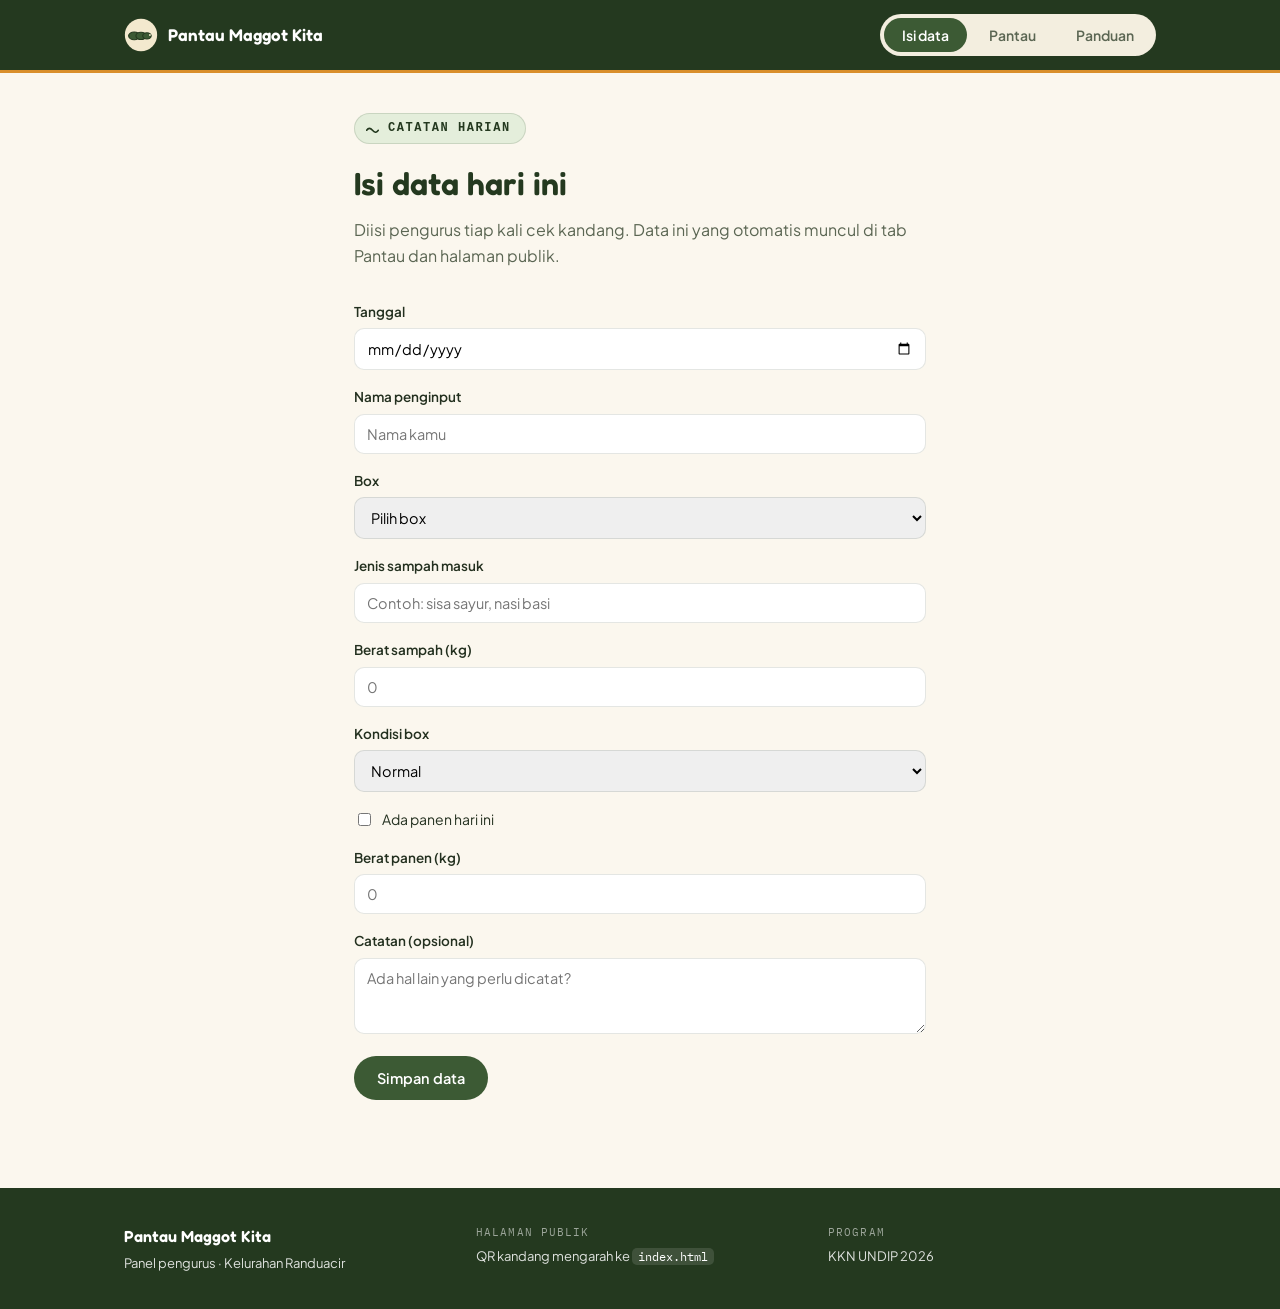
==== commit 37c66dae: "Add files via upload" ====
--- a/admin.html
+++ b/admin.html
@@ -3,7 +3,7 @@
 <head>
 <meta charset="UTF-8">
 <meta name="viewport" content="width=device-width, initial-scale=1.0">
-<title>Pantau Maggot Kita — Panel Pengurus</title>
+<title>Pantau Maggot Kita | Panel Pengurus</title>
 <link rel="preconnect" href="https://fonts.googleapis.com">
 <link rel="preconnect" href="https://fonts.gstatic.com" crossorigin>
 <link href="https://fonts.googleapis.com/css2?family=Fredoka:wght@500;600;700&family=Plus+Jakarta+Sans:wght@400;500;600&family=IBM+Plex+Mono:wght@400;500&display=swap" rel="stylesheet">
@@ -29,10 +29,12 @@
   <div class="wrap">
     <a href="admin.html" class="brand">
       <svg class="brand-mark" viewBox="0 0 40 40" aria-hidden="true">
-        <circle cx="20" cy="20" r="19" fill="var(--moss-light)"/>
-        <g id="maggot-logo">
-          <path d="M9 21 Q13 14 19 21 Q25 28 31 21" fill="none" stroke="var(--moss)" stroke-width="4" stroke-linecap="round"/>
-          <circle cx="9" cy="21" r="2.6" fill="var(--moss)"/>
+        <circle cx="20" cy="20" r="19" fill="var(--cream)"/>
+        <g class="brand-maggot">
+          <ellipse class="seg seg1" cx="12" cy="21" rx="6.6" ry="4.6"/>
+          <ellipse class="seg seg2" cx="20" cy="21" rx="6" ry="4.3"/>
+          <ellipse class="seg seg3" cx="27" cy="21" rx="5" ry="3.7"/>
+          <circle class="maggot-eye" cx="30.5" cy="20" r="1.1"/>
         </g>
       </svg>
       <span class="brand-name">Pantau Maggot Kita</span>
@@ -209,7 +211,7 @@
 </div>
 
 <footer class="site-footer">
-  <div class="wrap footer-grid">
+  <div class="wrap footer-grid footer-grid-3">
     <div class="footer-block">
       <p class="footer-title">Pantau Maggot Kita</p>
       <p class="footer-line">Panel pengurus &middot; Kelurahan Randuacir</p>
--- a/css/style.css
+++ b/css/style.css
@@ -44,6 +44,7 @@
   font-size: 16px;
   line-height: 1.6;
   -webkit-font-smoothing: antialiased;
+  overflow-x: hidden; /* cegah scrollbar horizontal muncul sekejap pas animasi geser tab */
 }
 
 img { max-width: 100%; display: block; }
@@ -60,13 +61,28 @@
 h3 { font-size: 18px; }
 
 .eyebrow {
+  display: inline-flex; align-items: center; gap: 7px;
   font-family: var(--font-data);
-  font-size: 12.5px;
+  font-size: 12px;
+  font-weight: 600;
   text-transform: uppercase;
-  letter-spacing: 0.14em;
-  color: var(--moss);
-  margin: 0 0 10px;
-}
+  letter-spacing: 0.13em;
+  color: var(--moss-dark);
+  background: var(--moss-light);
+  border: 1px solid rgba(36, 57, 31, 0.14);
+  padding: 5px 14px 5px 11px;
+  border-radius: 999px;
+  margin: 0 0 14px;
+}
+.eyebrow::before {
+  content: "";
+  width: 15px; height: 8px; flex-shrink: 0;
+  background-image: url("data:image/svg+xml,%3Csvg xmlns='http://www.w3.org/2000/svg' viewBox='0 0 20 12'%3E%3Cpath d='M1 8 Q5 2 10 8 Q15 14 19 8' fill='none' stroke='%2324391F' stroke-width='2.4' stroke-linecap='round'/%3E%3C/svg%3E");
+  background-repeat: no-repeat;
+  background-size: contain;
+}
+.eyebrow.on-dark { background: rgba(255,255,255,0.14); color: #EAF2E4; border-color: rgba(255,255,255,0.18); }
+.eyebrow.on-dark::before { background-image: url("data:image/svg+xml,%3Csvg xmlns='http://www.w3.org/2000/svg' viewBox='0 0 20 12'%3E%3Cpath d='M1 8 Q5 2 10 8 Q15 14 19 8' fill='none' stroke='%23D98F2B' stroke-width='2.4' stroke-linecap='round'/%3E%3C/svg%3E"); }
 
 .lede { color: var(--ink-soft); font-size: 16px; max-width: 68ch; margin: 0 0 32px; }
 .lede-wide { max-width: 92ch; }
@@ -79,22 +95,27 @@
   position: sticky;
   top: 0;
   z-index: 20;
-  background: rgba(251, 247, 238, 0.88);
-  backdrop-filter: blur(8px);
-  border-bottom: 1px solid var(--line);
-}
-.site-header .wrap { display: flex; align-items: center; justify-content: space-between; padding-top: 14px; padding-bottom: 14px; }
-.brand { display: flex; align-items: center; gap: 10px; text-decoration: none; color: var(--ink); }
+  background: var(--moss-dark);
+  border-bottom: 3px solid var(--gold);
+}
+.site-header .wrap { display: flex; align-items: center; justify-content: space-between; padding-top: 14px; padding-bottom: 14px; position: relative; }
+.brand { display: flex; align-items: center; gap: 10px; text-decoration: none; color: #fff; }
 .brand-mark { width: 34px; height: 34px; flex-shrink: 0; }
-.brand-name { font-family: var(--font-display); font-weight: 600; font-size: 17px; }
+.brand-name { font-family: var(--font-display); font-weight: 600; font-size: 17px; color: #fff; }
 
 .status-pill {
   display: inline-flex; align-items: center; gap: 7px;
   font-family: var(--font-data); font-size: 12.5px;
   padding: 6px 13px; border-radius: 999px;
-  background: var(--moss-light); color: var(--moss-dark);
-}
-.status-pill .dot { width: 7px; height: 7px; border-radius: 50%; background: var(--moss); }
+  background: rgba(255,255,255,0.14); color: #EAF2E4;
+}
+.status-pill .dot { width: 7px; height: 7px; border-radius: 50%; background: var(--gold); }
+
+.brand-maggot .seg { fill: var(--moss); stroke: var(--moss-dark); stroke-width: 1.3; transform-origin: center; animation: maggot-inch 0.9s ease-in-out infinite; }
+.brand-maggot .seg1 { animation-delay: 0s; }
+.brand-maggot .seg2 { animation-delay: 0.1s; }
+.brand-maggot .seg3 { animation-delay: 0.2s; }
+.brand-maggot .maggot-eye { fill: var(--cream); }
 
 .tabs { display: flex; gap: 4px; background: var(--surface-soft); padding: 4px; border-radius: 999px; }
 .tab-btn {
@@ -107,7 +128,28 @@
 .tab-panel { display: none; }
 .tab-panel.active { display: block; }
 
-.hero { padding-top: 56px; padding-bottom: 40px; position: relative; overflow: hidden; }
+/* ---------- Tab utama halaman publik: tombol CTA hero dobel jadi kontrol tab ---------- */
+.cta-row [data-tab-link] { cursor: pointer; }
+.cta-row [data-tab-link]:focus-visible { outline: 2px solid var(--moss); outline-offset: 2px; }
+
+.tabpanel[hidden] { display: none; }
+/* Geser kiri/kanan sesuai posisi tombolnya (Status box = kiri, Kenalan sama maggot = kanan),
+   bukan animasi naik-turun — biar kesannya sinkron sama tombolnya, bukan kayak scroll halaman. */
+.tabpanel.slide-right { animation: tab-slide-right 0.28s ease; }
+.tabpanel.slide-left { animation: tab-slide-left 0.28s ease; }
+@keyframes tab-slide-right {
+  from { opacity: 0; transform: translateX(28px); }
+  to { opacity: 1; transform: translateX(0); }
+}
+@keyframes tab-slide-left {
+  from { opacity: 0; transform: translateX(-28px); }
+  to { opacity: 1; transform: translateX(0); }
+}
+@media (prefers-reduced-motion: reduce) {
+  .tabpanel.slide-right, .tabpanel.slide-left { animation: none; }
+}
+
+.hero { padding-top: 56px; padding-bottom: 40px; position: relative; overflow: hidden; border-bottom: 1px solid var(--line); }
 .hero-grid { display: grid; grid-template-columns: 1.1fr 0.9fr; gap: 40px; align-items: center; }
 .hero-copy p.lede { margin-top: 16px; }
 .hero-stage { position: relative; aspect-ratio: 4/3; background: var(--moss-light); border-radius: var(--radius-lg); overflow: hidden; }
@@ -128,10 +170,10 @@
 .btn-ghost:hover { border-color: var(--moss); }
 
 .kpi-grid { display: grid; grid-template-columns: repeat(4, 1fr); gap: 14px; align-items: start; }
-.kpi-card { background: var(--surface); border: 1px solid var(--line); border-radius: var(--radius-md); padding: 20px 22px; }
-.kpi-card .kpi-label { font-size: 13px; color: var(--ink-soft); margin-bottom: 8px; }
-.kpi-card .kpi-value { font-family: var(--font-data); font-size: 30px; font-weight: 500; color: var(--moss-dark); }
-.kpi-card .kpi-value .unit { font-size: 15px; color: var(--ink-soft); margin-left: 3px; }
+.kpi-card { background: var(--surface); border: 1px solid var(--line); border-radius: var(--radius-md); padding: 22px 22px 24px; }
+.kpi-card .kpi-label { font-size: 13px; color: var(--ink-soft); margin-bottom: 14px; }
+.kpi-card .kpi-value { font-family: var(--font-data); font-size: 44px; font-weight: 500; color: var(--moss-dark); line-height: 1; }
+.kpi-card .kpi-value .unit { font-size: 17px; color: var(--ink-soft); margin-left: 4px; }
 .kpi-delta { font-size: 12px; color: var(--ink-soft); margin: 6px 0 0; min-height: 15px; }
 .kpi-delta.up { color: #2F6B3A; }
 .kpi-delta.down { color: #8A3A1B; }
@@ -190,10 +232,19 @@
 .jaring-stat { text-align: right; }
 .jaring-stat .val { font-family: var(--font-data); font-size: 19px; font-weight: 500; color: var(--moss-dark); display: block; white-space: nowrap; }
 .jaring-stat .lbl { font-size: 11px; color: var(--ink-soft); }
+.jaring-stat-kepadatan { display: flex; flex-direction: column; align-items: flex-end; gap: 4px; }
+.jaring-kepadatan-badge {
+  font-family: var(--font-body); font-weight: 600; font-size: 12.5px;
+  padding: 3px 12px; border-radius: 999px; white-space: nowrap;
+}
+.jaring-kepadatan-badge.sedikit { background: var(--clay-light); color: #8A3A1B; }
+.jaring-kepadatan-badge.sedang { background: var(--gold-light); color: #8A5A15; }
+.jaring-kepadatan-badge.banyak { background: var(--moss-light); color: var(--moss-dark); }
 @media (max-width: 700px) {
   .jaring-card { grid-template-columns: 1fr; text-align: left; }
   .jaring-stats { justify-content: flex-start; }
   .jaring-stat { text-align: left; }
+  .jaring-stat-kepadatan { align-items: flex-start; }
 }
 
 .progress-track { height: 8px; background: var(--surface-soft); border-radius: 999px; overflow: hidden; margin-bottom: 10px; }
@@ -216,7 +267,15 @@
 }
 .kpi-periode-select:focus { outline: 2px solid var(--moss); outline-offset: 2px; }
 
+.trend-card {
+  background: var(--surface);
+  border: 1px solid var(--line);
+  border-radius: var(--radius-md);
+  padding: 26px 26px 22px;
+  box-shadow: var(--shadow);
+}
 .trend-head-row { display: flex; align-items: flex-end; justify-content: space-between; flex-wrap: wrap; gap: 14px; margin-bottom: 28px; }
+.trend-head-row h2 { font-size: 20px; }
 .trend-tabs { display: flex; gap: 4px; background: var(--surface-soft); padding: 4px; border-radius: 999px; }
 .trend-tab-btn {
   font-family: var(--font-body); font-weight: 600; font-size: 13px;
@@ -226,17 +285,53 @@
 }
 .trend-tab-btn.active { background: var(--moss); color: #fff; }
 
-.trend-chart { display: flex; align-items: flex-end; gap: 10px; height: 160px; padding: 0 4px; }
-.trend-col { flex: 1; display: flex; flex-direction: column; align-items: center; justify-content: flex-end; height: 100%; gap: 8px; }
-.trend-bar { width: 100%; max-width: 38px; height: 0; background: var(--moss); border-radius: 6px 6px 0 0; transition: height 1s cubic-bezier(0.22, 1, 0.36, 1); }
+.trend-chart-frame {
+  position: relative;
+  background: var(--surface-soft);
+  border-radius: var(--radius-sm, 10px);
+  padding: 16px 10px;
+}
+.trend-gridlines {
+  position: absolute;
+  inset: 16px 10px;
+  display: flex;
+  flex-direction: column;
+  justify-content: space-between;
+  pointer-events: none;
+}
+.trend-gridlines span { display: block; border-top: 1px dashed var(--line); }
+.trend-gridlines span.baseline { border-top: 1.5px solid var(--line); }
+.trend-chart { position: relative; display: flex; align-items: flex-end; gap: 10px; height: 140px; z-index: 1; }
+.trend-col {
+  flex: 1; display: flex; flex-direction: column; align-items: center; justify-content: flex-end;
+  height: 100%; gap: 8px;
+}
+.trend-bar { width: 100%; max-width: 38px; height: 0; min-height: 3px; background: var(--moss); border-radius: 6px 6px 0 0; transition: height 1s cubic-bezier(0.22, 1, 0.36, 1); }
 .trend-bar.today { background: var(--gold); }
-.trend-label-day { font-size: 12.5px; color: var(--ink-soft); text-align: center; }
+.trend-labels { display: flex; gap: 10px; margin-top: 10px; padding: 0 10px; }
+.trend-label-day { flex: 1; font-size: 12.5px; color: var(--ink-soft); text-align: center; }
 .trend-label-val { font-family: var(--font-data); font-size: 12.5px; color: var(--ink); }
 
-.info-grid { display: grid; grid-template-columns: repeat(auto-fit, minmax(220px, 1fr)); gap: 14px; max-width: 780px; }
-.info-card { background: var(--surface); border: 1px solid var(--line); border-radius: var(--radius-md); padding: 18px 20px; }
-.info-card .icon-mark { width: 36px; height: 26px; display: flex; align-items: center; margin-bottom: 12px; }
-.info-card p { font-size: 14px; margin: 0; color: var(--ink-soft); }
+.info-grid { display: flex; align-items: stretch; flex-wrap: wrap; gap: 14px; max-width: 860px; }
+.info-card {
+  position: relative; flex: 1 1 220px;
+  background: var(--surface); border: 1px solid var(--line); border-radius: var(--radius-md); padding: 22px 20px 20px;
+}
+.info-num {
+  position: absolute; top: 14px; right: 16px;
+  font-family: var(--font-data); font-size: 11.5px; font-weight: 500; color: var(--ink-soft);
+  opacity: 0.55;
+}
+.info-card .icon-mark {
+  width: 52px; height: 52px; border-radius: 50%;
+  display: flex; align-items: center; justify-content: center; margin-bottom: 14px;
+}
+.icon-mark-gold { background: var(--gold-light); }
+.icon-mark-moss { background: var(--moss-light); }
+.icon-mark-clay { background: var(--clay-light); }
+.info-title { font-family: var(--font-display); font-weight: 600; font-size: 15px; color: var(--moss-dark); margin: 0 0 5px; }
+.info-card p:last-child { font-size: 13.5px; margin: 0; color: var(--ink-soft); }
+.info-arrow { display: flex; align-items: center; justify-content: center; flex: 0 0 auto; color: var(--line); }
 
 .siklus-cycle-badge {
   display: inline-flex;
@@ -361,25 +456,131 @@
   .panduan-card .btn { align-self: stretch; justify-content: center; }
 }
 
-.cocok-grid { display: grid; grid-template-columns: 1fr 1fr; gap: 16px; margin-top: 6px; }
-.cocok-card { position: relative; border-radius: var(--radius-md); padding: 30px 22px 22px; }
+.cocok-grid { display: grid; grid-template-columns: 1fr 1fr; gap: 16px; margin-top: 26px; }
+.cocok-card {
+  position: relative;
+  border-radius: var(--radius-md);
+  padding: 30px 24px 26px;
+  background: var(--surface);
+  border: 1.5px solid var(--gold-light);
+  box-shadow: var(--shadow);
+}
+.cocok-card::after {
+  content: "";
+  position: absolute;
+  inset: 0;
+  border-radius: inherit;
+  background-image: radial-gradient(var(--gold) 1px, transparent 1px);
+  background-size: 16px 16px;
+  opacity: 0.13;
+  pointer-events: none;
+}
 .cocok-badge {
   position: absolute; top: -20px; left: 22px; width: 44px; height: 44px; border-radius: 50%;
   background: var(--surface); border: 3px solid var(--bg); box-shadow: var(--shadow);
   display: flex; align-items: center; justify-content: center;
-}
-.cocok-card.yes { background: var(--moss-light); }
-.cocok-card.no { background: var(--clay-light); }
-.cocok-card h3 { display: flex; align-items: center; gap: 8px; margin-bottom: 14px; }
-.cocok-card.yes h3 { color: var(--moss-dark); }
-.cocok-card.no h3 { color: #8A3A1B; }
-.cocok-card ul { margin: 0; padding-left: 20px; font-size: 14.5px; }
-.cocok-card.yes ul { color: #2F4A28; }
-.cocok-card.no ul { color: #7A3116; }
-.cocok-card li { margin-bottom: 6px; }
+  z-index: 1;
+}
+.cocok-card h3 { display: flex; align-items: center; gap: 8px; margin-bottom: 4px; position: relative; z-index: 1; color: var(--moss-dark); }
+.cocok-card h3 svg { flex-shrink: 0; }
+.cocok-card.yes h3 svg { color: var(--moss); }
+.cocok-card.no h3 svg { color: #B4491F; }
+.cocok-subtitle { font-size: 13px; margin: 0 0 16px; color: var(--ink-soft); position: relative; z-index: 1; }
+.cocok-card ul { margin: 0; padding: 0; list-style: none; font-size: 14.5px; color: var(--ink); position: relative; z-index: 1; }
+.cocok-card li { margin-bottom: 9px; padding-left: 26px; position: relative; }
+.cocok-card li:last-child { margin-bottom: 0; }
+.cocok-card.yes { --icon-accent: var(--moss); }
+.cocok-card.no { --icon-accent: #B4491F; }
+.cocok-card li::before {
+  content: "";
+  position: absolute; left: 0; top: 50%;
+  transform: translateY(-50%);
+  width: 17px; height: 17px; border-radius: 50%;
+  background: var(--icon-accent); opacity: 0.14;
+}
+.cocok-card li::after {
+  content: "";
+  position: absolute; left: 8.5px; top: 50%;
+  color: var(--icon-accent);
+}
+.cocok-card.yes li::after {
+  width: 5px; height: 9px;
+  border-right: 2px solid var(--icon-accent);
+  border-bottom: 2px solid var(--icon-accent);
+  transform: translate(-50%, -58%) rotate(45deg);
+}
+.cocok-card.no li::after {
+  content: "\2715";
+  font-size: 10px; font-weight: 700; line-height: 1;
+  transform: translate(-50%, -50%);
+}
+
+/* ---------- Cek sampahmu cocok atau enggak ---------- */
+.cek-sampah { margin: 4px 0 40px; }
+.cek-sampah-label {
+  display: flex; align-items: center; gap: 7px;
+  font-family: var(--font-display); font-weight: 600; font-size: 15px;
+  color: var(--moss-dark); margin-bottom: 10px;
+}
+.cek-sampah-label svg { color: var(--moss); flex-shrink: 0; }
+.cek-sampah-input {
+  width: 100%; font-family: var(--font-body); font-size: 15px;
+  padding: 14px 18px; border-radius: var(--radius-md);
+  border: 1.5px solid var(--line); background: var(--surface);
+  color: var(--ink); transition: border-color 0.2s;
+}
+.cek-sampah-input::placeholder { color: var(--ink-soft); opacity: 0.7; }
+.cek-sampah-input:focus { outline: none; border-color: var(--moss); }
+.cek-sampah-result { margin-top: 10px; }
+.cek-sampah-card {
+  display: flex; gap: 12px; align-items: flex-start;
+  padding: 14px 16px; border-radius: var(--radius-md);
+  border: 1.5px solid var(--line); background: var(--surface);
+  animation: cek-sampah-in 0.22s ease;
+}
+@keyframes cek-sampah-in { from { opacity: 0; transform: translateY(-4px); } to { opacity: 1; transform: translateY(0); } }
+.cek-sampah-badge {
+  flex-shrink: 0; display: inline-flex; align-items: center; gap: 5px;
+  font-size: 12.5px; font-weight: 700; padding: 5px 11px; border-radius: 999px;
+  white-space: nowrap;
+}
+.cek-sampah-card.yes .cek-sampah-badge { background: var(--moss-light); color: var(--moss-dark); }
+.cek-sampah-card.no .cek-sampah-badge { background: var(--clay-light); color: #8A3A1B; }
+.cek-sampah-text { font-size: 14px; color: var(--ink); margin: 0; }
+.cek-sampah-text strong { font-family: var(--font-display); }
+.cek-sampah-saran { font-size: 13px; color: var(--ink-soft); margin: 4px 0 0; }
+.cek-sampah-card.notfound { background: var(--surface-soft); border-style: dashed; }
+.cek-sampah-card.ambiguous { background: var(--surface-soft); }
+.cek-sampah-card.ambiguous .cek-sampah-badge { background: var(--gold-light); color: #8A5A12; }
+.cek-sampah-wa {
+  display: inline-flex; align-items: center; gap: 6px; margin-top: 8px;
+  font-size: 13px; font-weight: 600; color: var(--moss-dark);
+  text-decoration: none; padding: 7px 13px; border-radius: 999px; background: var(--moss-light);
+}
+.cek-sampah-wa:hover { background: var(--moss); color: #fff; }
+
+/* ---------- FAQ accordion ---------- */
+.faq-list { display: flex; flex-direction: column; gap: 10px; max-width: 780px; }
+.faq-item {
+  background: var(--surface); border: 1px solid var(--line); border-radius: var(--radius-md);
+  overflow: hidden;
+}
+.faq-question {
+  width: 100%; display: flex; align-items: center; justify-content: space-between; gap: 14px;
+  padding: 17px 20px; border: none; background: transparent; cursor: pointer;
+  font-family: var(--font-body); font-weight: 600; font-size: 15px; color: var(--ink); text-align: left;
+}
+.faq-question:hover { color: var(--moss-dark); }
+.faq-chevron { flex-shrink: 0; color: var(--ink-soft); transition: transform 0.25s ease; }
+.faq-item.open .faq-chevron { transform: rotate(180deg); color: var(--moss); }
+.faq-answer { max-height: 0; opacity: 0; overflow: hidden; transition: max-height 0.3s ease, opacity 0.25s ease, padding 0.3s ease; padding: 0 20px; }
+.faq-item.open .faq-answer { max-height: 260px; opacity: 1; padding: 0 20px 18px; }
+.faq-answer p { margin: 0; font-size: 14px; color: var(--ink-soft); line-height: 1.65; }
+.faq-inline-link { color: var(--moss-dark); font-weight: 600; text-decoration: underline; text-underline-offset: 2px; }
 
 .site-footer { padding: 36px 0; margin-top: 8px; background: var(--moss-dark); }
-.footer-grid { display: grid; grid-template-columns: repeat(3, 1fr); gap: 24px; }
+.footer-grid { display: grid; grid-template-columns: repeat(4, 1fr); gap: 24px; }
+.footer-grid.footer-grid-3 { grid-template-columns: repeat(3, 1fr); }
 .footer-block p { margin: 0; }
 .footer-title { font-family: var(--font-display); font-weight: 600; font-size: 16px; color: #fff; margin-bottom: 4px !important; }
 .footer-label {
@@ -388,6 +589,18 @@
 }
 .footer-line { font-size: 13px; color: rgba(255,255,255,0.85); line-height: 1.5; }
 .footer-line code { background: rgba(255,255,255,0.12); padding: 1px 6px; border-radius: 5px; font-family: var(--font-data); font-size: 12px; color: #fff; }
+.footer-contact-list { display: flex; flex-direction: column; gap: 9px; }
+.footer-contact-link {
+  display: inline-flex; align-items: center; gap: 8px;
+  font-size: 13px; color: rgba(255,255,255,0.85); text-decoration: none;
+  transition: color 0.15s ease;
+}
+.footer-contact-link svg { flex-shrink: 0; opacity: 0.75; }
+.footer-contact-link:hover { color: #fff; }
+.footer-contact-link:hover svg { opacity: 1; }
+@media (max-width: 860px) {
+  .footer-grid { grid-template-columns: 1fr 1fr; gap: 22px 18px; }
+}
 @media (max-width: 700px) {
   .footer-grid { grid-template-columns: 1fr; gap: 18px; }
 }
@@ -473,6 +686,8 @@
   .siklus-cycle-badge svg { animation: none; }
   .modal-overlay, .modal-panel { transition: none; }
   html { scroll-behavior: auto; }
+  .cek-sampah-card { animation: none; }
+  .faq-answer { transition: none; }
 }
 
 @media (max-width: 860px) {
@@ -480,6 +695,8 @@
   .hero-stage { order: -1; aspect-ratio: 16/10; }
   .kpi-grid { grid-template-columns: repeat(2, 1fr); }
   .cocok-grid { grid-template-columns: 1fr; }
+  .info-arrow { display: none; }
+  .info-card { flex: 1 1 100%; }
 }
 
 @media (max-width: 560px) {
@@ -487,13 +704,19 @@
   .wrap { padding: 0 18px; }
   .kpi-grid { grid-template-columns: 1fr 1fr; gap: 10px; }
   .kpi-card { padding: 16px; }
-  .kpi-card .kpi-value { font-size: 24px; }
+  .kpi-card .kpi-value { font-size: 32px; }
   .tabs { width: 100%; }
   .tab-btn { flex: 1; text-align: center; padding: 9px 10px; }
   .site-header .wrap { flex-wrap: wrap; gap: 10px; }
   .siklus-flow { gap: 26px 12px; }
   .trend-tabs { width: 100%; }
   .trend-tab-btn { flex: 1; text-align: center; }
+  .trend-card { padding: 18px 14px 16px; }
+  .trend-chart-frame { padding: 14px 6px; }
+  .trend-gridlines { inset: 14px 6px; }
+  .trend-chart { gap: 6px; height: 120px; }
+  .trend-labels { gap: 6px; padding: 0 6px; }
+  .trend-label-day { font-size: 11px; }
   .kpi-head-row { align-items: flex-start; }
   .kpi-periode-wrap { width: 100%; justify-content: space-between; }
   .kpi-periode-select { flex: 1; }
